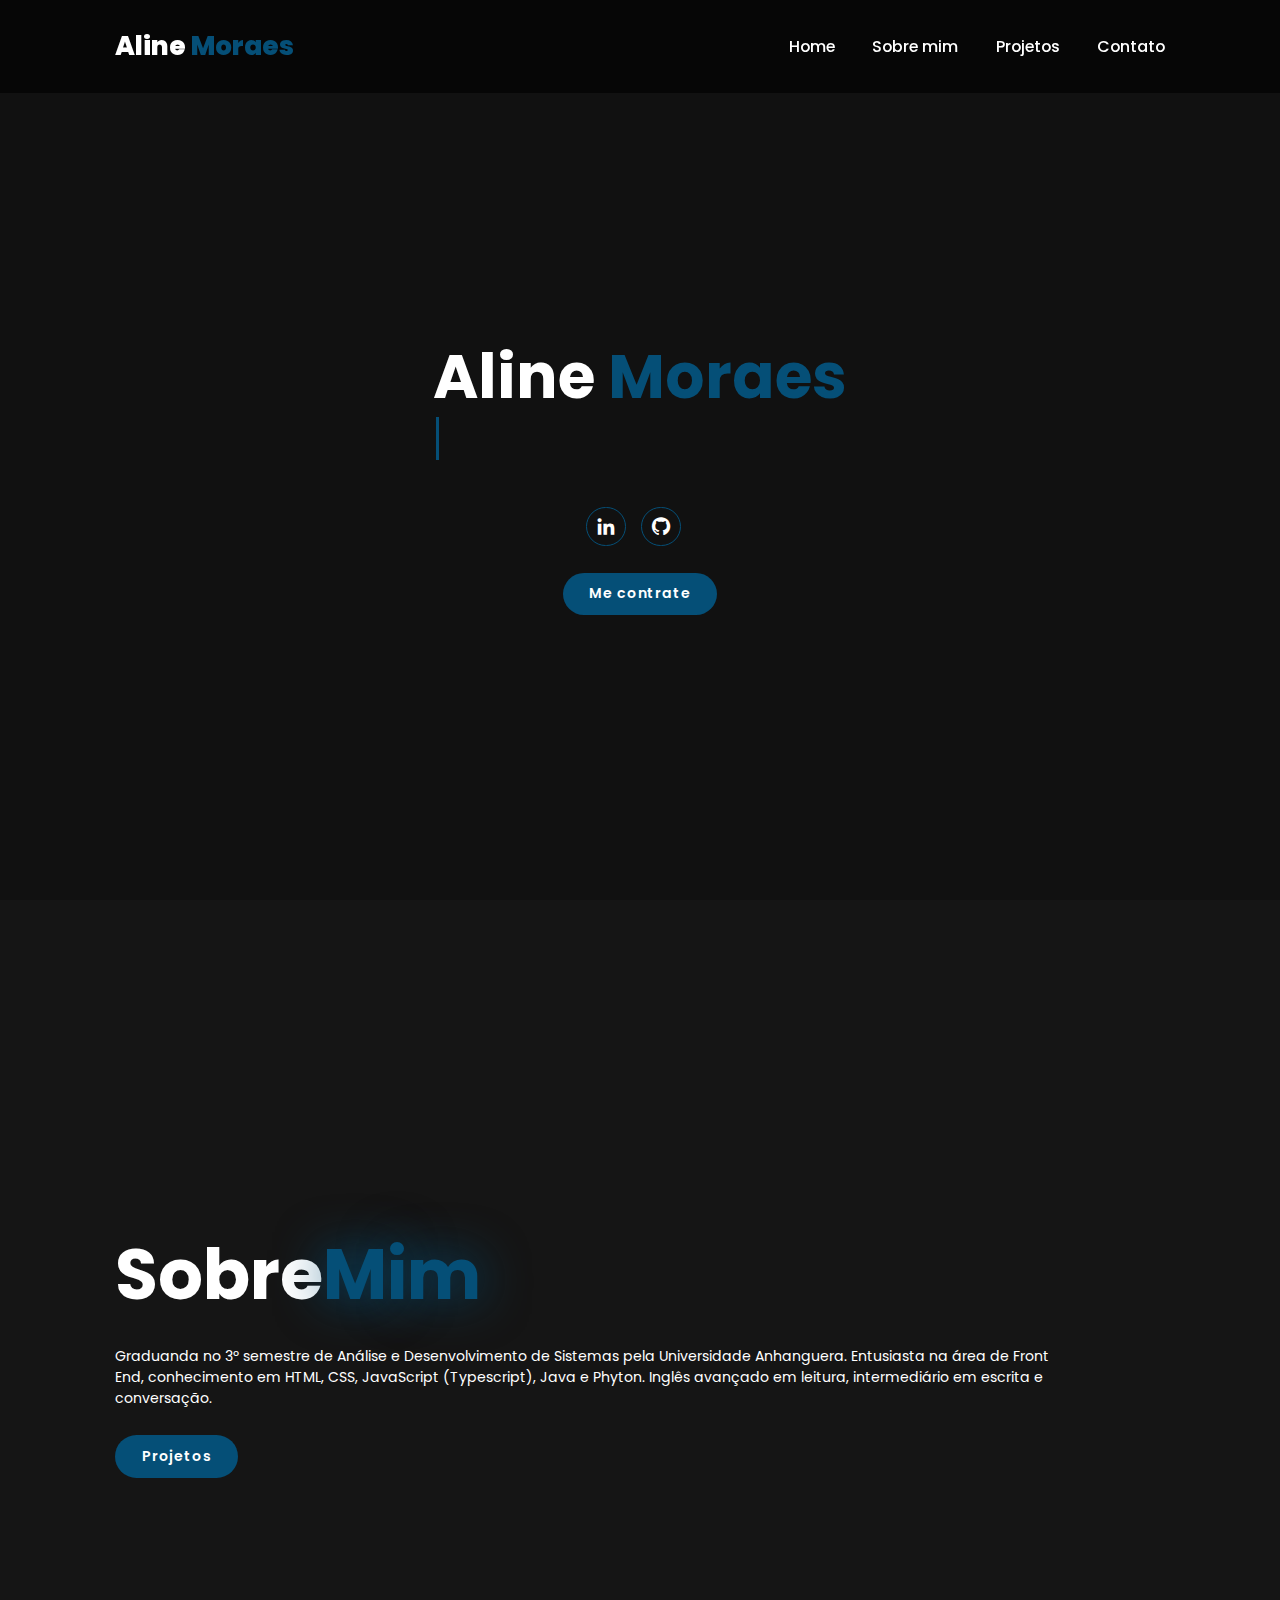
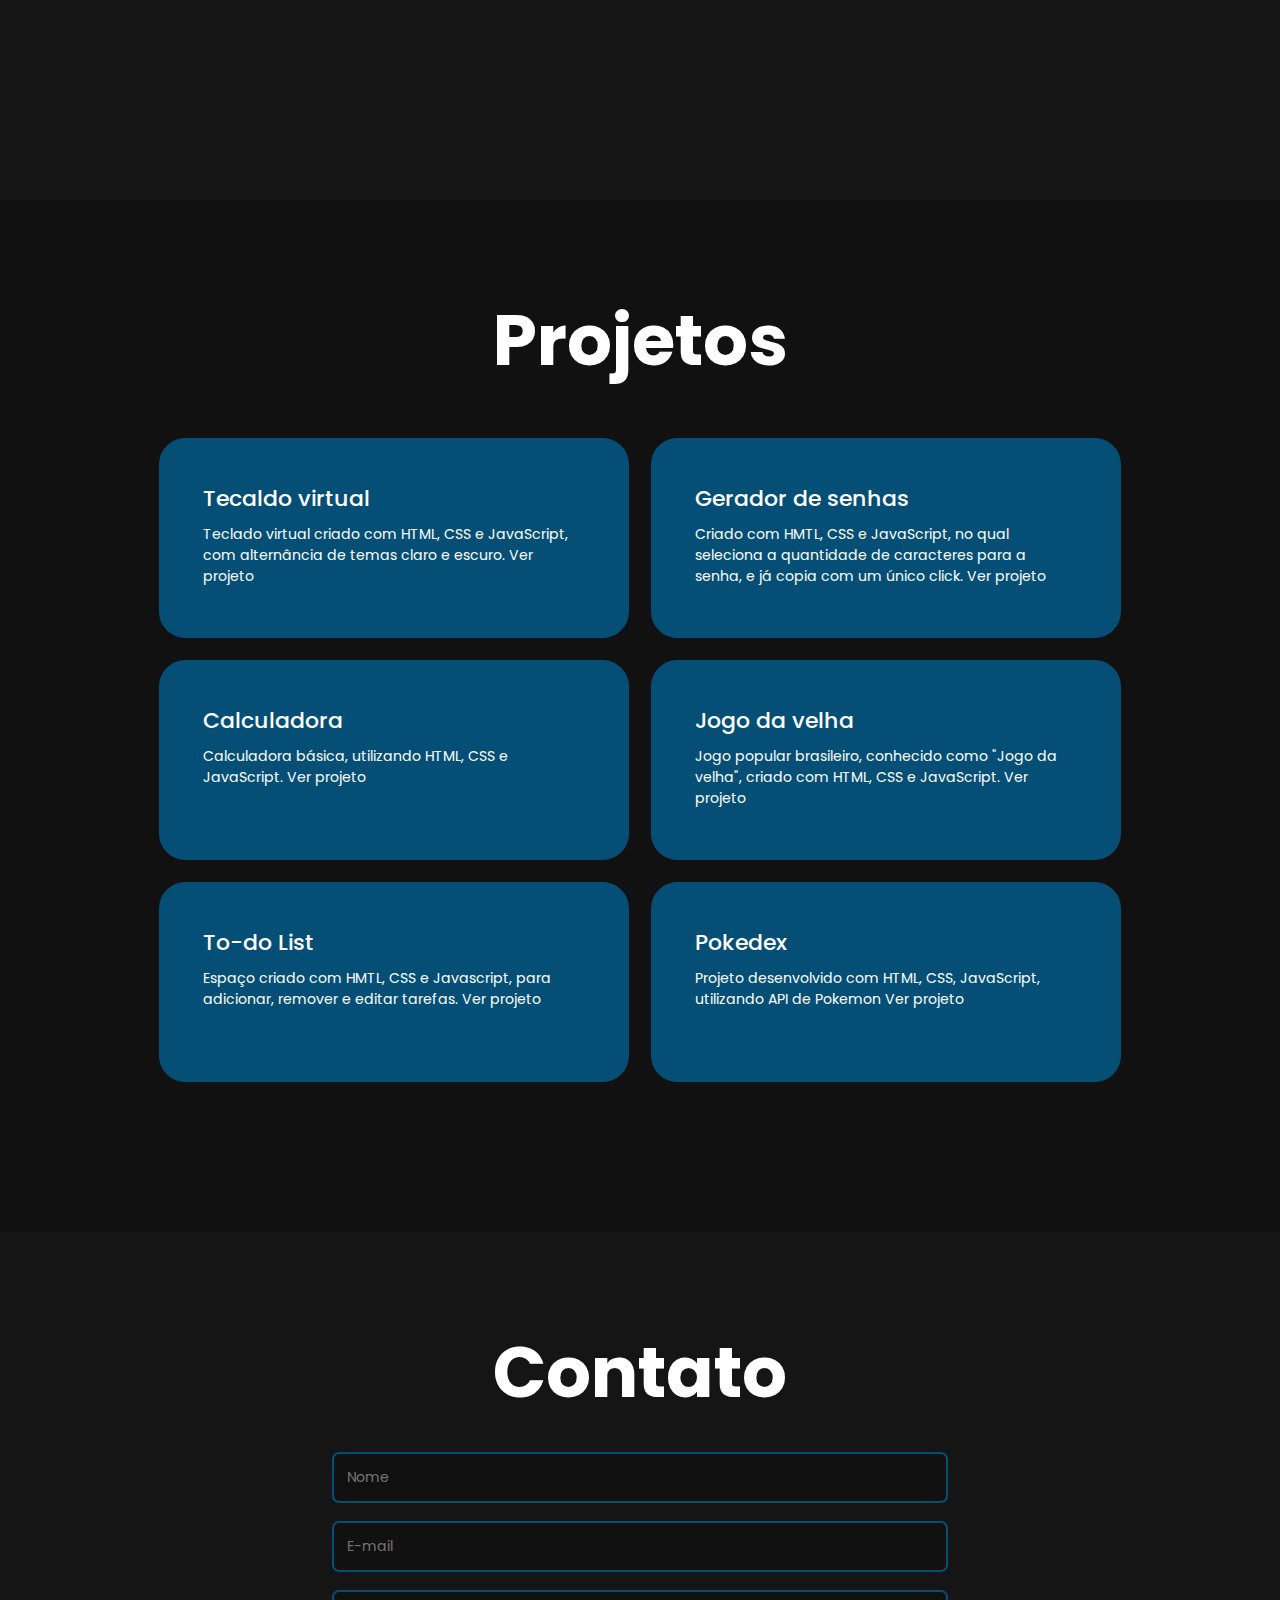
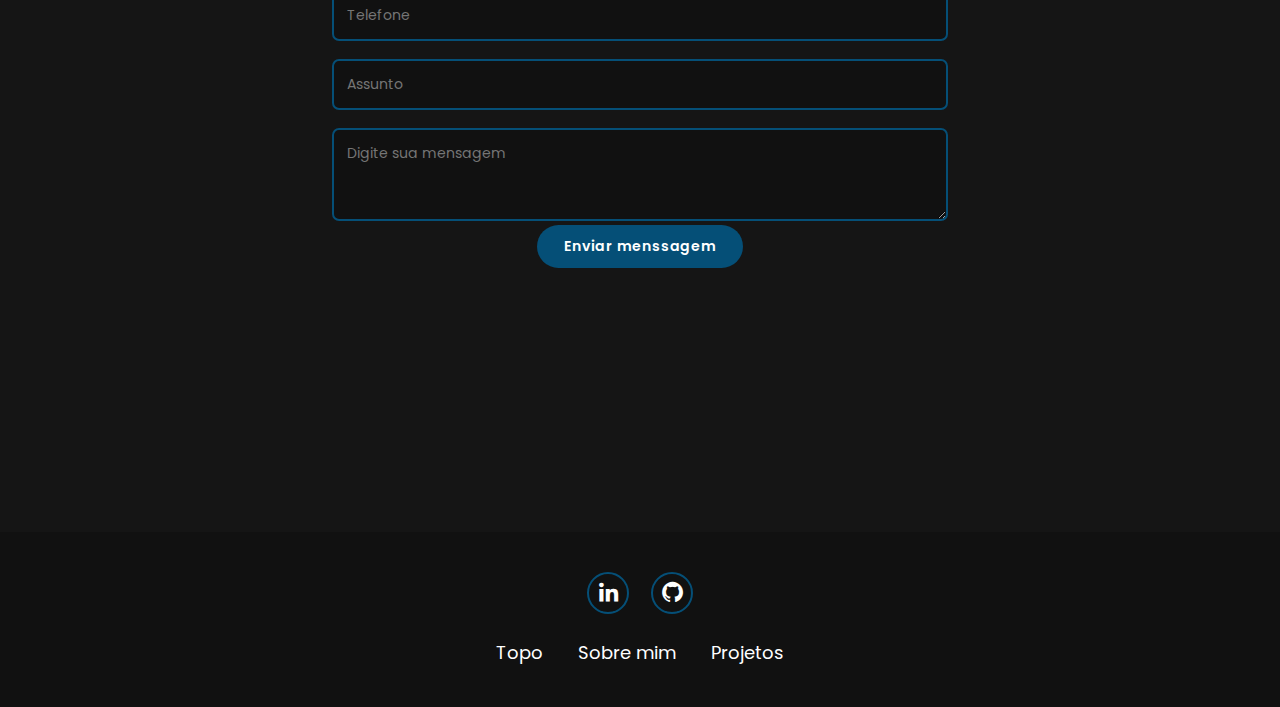
==== index.html @ 116f57f6 "upload" ====
<!DOCTYPE html>
<html lang="pt-br">
<head>
    <meta charset="UTF-8">
    <meta name="viewport" content="width=device-width, initial-scale=1.0">
    <title>Portifólio</title>
    <link rel="stylesheet"  href="style.css">
    <link href='https://unpkg.com/boxicons@2.1.4/css/boxicons.min.css' rel='stylesheet'>
    <link rel="preconnect" href="https://fonts.googleapis.com">
<link rel="preconnect" href="https://fonts.gstatic.com" crossorigin>
<link href="https://fonts.googleapis.com/css2?family=Poppins:ital,wght@0,100;0,200;0,300;0,400;0,500;0,600;0,700;0,800;0,900;1,100;1,200;1,300;1,400;1,500;1,600;1,700;1,800;1,900&display=swap" rel="stylesheet">
</head>
<body>
    
    <header class="header">
        <a href="#home"class="logo">Aline <span>Moraes</span></a>

        <i class='bx bx-menu' id="menu-icon"></i>

        <nav class="navbar">
        <a href="#home"class="active">Home</a>
        <a href="#sobre"class="active">Sobre mim</a>
        <a href="#projetos"class="active">Projetos</a>
        <a href="#contato"class="active">Contato</a>
    </nav>
    </header>

    <section class="home" id="home">
        <div class="home-img">
            <img src="icon.jpg" alt="">
        </div>

        <span class="home-content">
            <h1>Aline <span>Moraes</span></h1>
            <h3 class="text-animation">
             <span></span>
            </h3>
            <div class="social-icons">
            <a href="https://www.linkedin.com/in/alinetmmoraes/" target="_blank"><i class='bx bxl-linkedin'></i></a>
            <a href="https://github.com/aliiinemoraes"target="_blank"><i class='bx bxl-github'></i></a>
         </div>  
            <a href="#contato" class="btn">Me contrate</a> 
        </span>
    </section>
    <section class="sobre" id="sobre">
        <div class="sobre-mim">
            <h2 class="heading">Sobre<span>Mim</span></h2>
            <p>Graduanda no 3º semestre de Análise e Desenvolvimento de Sistemas pela Universidade Anhanguera. Entusiasta na área de Front End, conhecimento em HTML, CSS, JavaScript (Typescript), Java e Phyton. Inglês avançado em leitura, intermediário em escrita e conversação.</p>
            <a href="#projetos" class="btn">Projetos</a>
        </div>
        <div class="sobre-img">
            <img src="icon.jpg" alt="">
        </div>
    </section>

    <section class="projetos" id="projetos">
        <h2 class="heading">Projetos</h2>
        <div class="projetos-container">

            <div class="projetos-box">
                <div class="projetos-infos">
                    <h4>Tecaldo virtual</h4>
                    <p>Teclado virtual criado com HTML, CSS e JavaScript, com alternância de temas claro e escuro.
                        <a href="../teclado virtual/index.html">Ver projeto</a>
                    </p>
                </div>
            </div>

            <div class="projetos-box">
                <div class="projetos-infos">
                    <h4>Gerador de senhas</h4>
                    <p>Criado com HMTL, CSS e JavaScript, no qual seleciona a quantidade de caracteres para a senha, e já copia com um único click.
                        <a href="../gerador de senhas/index.html">Ver projeto</a>
                    </p>
                </div>
            </div>

            <div class="projetos-box">
                <div class="projetos-infos">
                    <h4>Calculadora</h4>
                    <p>Calculadora básica, utilizando HTML, CSS e JavaScript.
                        <a href="../calculadora/index.html">Ver projeto</a>
                    </p>
                </div>
            </div>
            
            <div class="projetos-box">
                <div class="projetos-infos">
                    <h4>Jogo da velha</h4>
                    <p>Jogo popular brasileiro, conhecido como "Jogo da velha", criado com HTML, CSS e JavaScript.
                        <a href="../jogo-velha/index.html">Ver projeto</a>
                    </p>
                </div>
            </div>

            <div class="projetos-box">
                <div class="projetos-infos">
                    <h4>To-do List</h4>
                    <p>Espaço criado com HMTL, CSS e Javascript, para adicionar, remover e editar tarefas.
                        <a href="../to-do-list/index.html">Ver projeto</a>
                    </p>
                </div>
            </div>
            <div class="projetos-box">
                <div class="projetos-infos">
                    <h4>Pokedex</h4>
                    <p>Projeto desenvolvido com HTML, CSS, JavaScript, utilizando API de <a href="https://pokeapi.co/api/v2/pokemon/">Pokemon</a>
                        <a href="../pokedex/index.html">Ver projeto</a></p>
                </div>
            </div>
        </div>
    </section>

    <section class="contato" id="contato">
        <h2 class="heading">Contato</h2>
        <form action="#">
            <div class="input-box">
                <input type="text" placeholder="Nome">
                <input type="email" placeholder="E-mail">
            </div>
            <div class="input-box">
                <input type="number" placeholder="Telefone">
                <input type="text" placeholder="Assunto">
            </div>
            <textarea name="" id="" cols="20" rows="3" placeholder="Digite sua mensagem"></textarea>
            <input type="submit" value="Enviar menssagem" class="btn">
        </form>
    </section>

    <footer class="footer">
        <div class="social">
            <a href="https://www.linkedin.com/in/alinetmmoraes/" target="_blank"><i class='bx bxl-linkedin'></i></a>
            <a href="https://github.com/aliiinemoraes"target="_blank"><i class='bx bxl-github'></i></a>
    </div>
    
    <ul class="list">
        <li>
            <a href="#"> Topo</a>
        </li>
        <li>
            <a href="#"> Sobre mim</a>
        </li>
        <li>
            <a href="#"> Projetos</a>
        </li>
    </ul>
      </footer>


    <script src="script.js"></script> 
</body>
</html>
---- style.css ----
* {
    margin: 0;
    padding: 0;
    box-sizing: border-box;
    text-decoration: none;
    color: white;
    border: none;
    outline: none;
    scroll-behavior: smooth;
    font-family: "Poppins", Verdana, Geneva, Tahoma, sans-serif;
}
:root{
    --bg-color: #111111;
    --second-bg-color: #151515;
    --text-color: white;
    --main-color: #054f77;
}
.poppins-thin {
    font-family: "Poppins", sans-serif;
    font-weight: 100;
    font-style: normal;
  }
  
  .poppins-extralight {
    font-family: "Poppins", sans-serif;
    font-weight: 200;
    font-style: normal;
  }
  
  .poppins-light {
    font-family: "Poppins", sans-serif;
    font-weight: 300;
    font-style: normal;
  }
  
  .poppins-regular {
    font-family: "Poppins", sans-serif;
    font-weight: 400;
    font-style: normal;
  }
  
  .poppins-medium {
    font-family: "Poppins", sans-serif;
    font-weight: 500;
    font-style: normal;
  }
  
  .poppins-semibold {
    font-family: "Poppins", sans-serif;
    font-weight: 600;
    font-style: normal;
  }
  
  .poppins-bold {
    font-family: "Poppins", sans-serif;
    font-weight: 700;
    font-style: normal;
  }
  
  .poppins-extrabold {
    font-family: "Poppins", sans-serif;
    font-weight: 800;
    font-style: normal;
  }
  
  .poppins-black {
    font-family: "Poppins", sans-serif;
    font-weight: 900;
    font-style: normal;
  }
  
  .poppins-thin-italic {
    font-family: "Poppins", sans-serif;
    font-weight: 100;
    font-style: italic;
  }
  
  .poppins-extralight-italic {
    font-family: "Poppins", sans-serif;
    font-weight: 200;
    font-style: italic;
  }
  
  .poppins-light-italic {
    font-family: "Poppins", sans-serif;
    font-weight: 300;
    font-style: italic;
  }
  
  .poppins-regular-italic {
    font-family: "Poppins", sans-serif;
    font-weight: 400;
    font-style: italic;
  }
  
  .poppins-medium-italic {
    font-family: "Poppins", sans-serif;
    font-weight: 500;
    font-style: italic;
  }
  
  .poppins-semibold-italic {
    font-family: "Poppins", sans-serif;
    font-weight: 600;
    font-style: italic;
  }
  
  .poppins-bold-italic {
    font-family: "Poppins", sans-serif;
    font-weight: 700;
    font-style: italic;
  }
  
  .poppins-extrabold-italic {
    font-family: "Poppins", sans-serif;
    font-weight: 800;
    font-style: italic;
  }
  
  .poppins-black-italic {
    font-family: "Poppins", sans-serif;
    font-weight: 900;
    font-style: italic;
  } 
html{
    font-size: 62.5%;
    overflow-x: hidden;
}
body{
    background: var(--bg-color);
    color: var(--text-color);
}
.header {
    position: fixed;
    top: 0;
    left: 0;
    width: 100%;
    padding: 3rem 9%;
    background: rgba(0, 0, 0, 0.6);
    backdrop-filter: blur (10px);
    display: flex;
    justify-content: space-between;
    align-items: center;
    z-index: 100;
}
.logo{
    font-size: 3rem;
    color: var(--text-color);
    font-weight: 800;
    cursor: pointer;
    transition: 0.3s ease-in-out;
}
.logo:hover{
    transform: scale(1.1);
}
.navbar a{
    font-size: 1.8rem;
    color:white;
    margin-left: 4rem;
    font-weight: 500;
    transition: 0.3s ease-in-out;
    border-bottom: 3px solid transparent;
}
.navbar a:hover{
    color: var(--main-color);
    border-bottom: 3px solid var(--main-color);
}
#menu-icon{
    font-size: 3.6rem;
    color: var(--main-color);
    display: none;
}
section{
    min-height: 100vh;
    padding: 10rem 9% 10rem;
}
.home{
    display: flex;
    justify-content: center;
    align-items: center;
    flex-direction: column;
    gap: 1rem;
}
.home-content{
    display: flex;
    align-items: center;
    justify-content: center;
    flex-direction: column;
    text-align: center;
    margin-top: 3rem;
}
span{
    color:var(--main-color);
}
.logo span {
    color: var(--main-color);
}
.home-content h3{
    margin-bottom: 2rem;
    margin-top: 1rem;
    font-size: 3.5rem;
}
.home-content h1{
    font-size: 7rem;
    font-weight: 700;
    margin-top: 1.5rem;
    line-height: 1;
}
.home-img{
    border-radius: 50%;
}
.home-img img {
    position: relative;
    top: 3rem;
    width: 19.1vw;
    border-radius: 50%;
    box-shadow: 0 0 25px var(--main-color);
    cursor: pointer;
    transition: 0.4s ease-in-out;
}
.home-img img:hover{
    box-shadow: 0 0 50px var(--main-color),
                0 0 100px var(--main-color);
}
.home-content p{
    font-size: 1.5rem;
    font-weight: 500;
    max-width: 1000px;
}
.social-icons a{
    display: inline-flex;
    justify-content: center;
    align-items: center;
    width: 4.5rem;
    height: 4.5rem;
    background: transparent;
    border: 0.2rem solid var(--main-color);
    font-size: 2.5rem;
    border-radius: 50%;
    color: var(--main-color);
    margin: 3rem 1.5rem 3rem 0;
    transition: 0.3s ease-in-out;
}
.social-icons a:hover{
    color: white;
    transform: scale(1.3) translateY(-5px);
    box-shadow: 0 0 25px var(--main-color);
    background-color: var(--main-color);
}
.btn{
    display: inline-block;
    padding: 1rem 2.8rem;
    background: var(--main-color);
    border-radius: 4rem;
    font-size: 1.6rem;
    color: white;
    border: 2px solid transparent;
    letter-spacing: 0.1rem;
    font-weight: 600;
    transition: 0.3s ease-in-out;
    cursor: pointer;
}
.btn:hover{
    transform: scale(1.05);
    box-shadow: 0 0 25px var(--main-color);
}
.text-animation{
    font-size: 34px;
    font-weight: 600;
}
.text-animation span{
    position: relative;
}
.text-animation span::before{
    content: 'Desenvolvedora Front End';
    color: var(--main-color);
    animation: words 20s infinite;
}
.text-animation span::after{
    content: "";
    background-color: var(--bg-color);
    position: absolute;
    width: calc(100% + 8px);
    height: 100%;
    border-left: 3px solid var(--main-color);
    right: -8px;
    animation: cursor 0.6s infinite, typing 20s steps(14) infinite;
}
@keyframes cursor{
    to{
        border-left: 2px solid var(--main-color);
    }
}
@keyframes words{
    0%,
    20%{
        content: 'Desenvolvedora Front End';
    }
    21%,
    40%{
        contet: "";
    }
    41%,
    60%{
        contet: "";
    }
    61%,
    80%{
        contet: "";
    }
    81%,
    100%{
        contet: "";
    }
}
@keyframes typing {
    10%,
    15%,
    30%,
    35%,
    50%,
    55%,
    70%,
    75%,
    90%,
    95% {
        width: 0;
    }
    5%,
    20%,
    25%,
    40%,
    45%,
    60%,
    65%,
    80%,
    85% {
        width: calc(100% + 8px);
    }
}
.sobre{
    display: flex;
    justify-content: center;
    align-items: center;
    gap: 10rem;
    background: var(--second-bg-color);
    color: white;
}
.sobre h2 span{
    color: var(--main-color);
    text-shadow: 0 0 50px var(--main-color);
}
.sobre-img{
    border-radius: 50%;
}
.sobre-img img{
    position: relative;
    width: 32vw;
    border-radius: 50%;
    box-shadow: 0 0 25px var(--main-color);
    top: 1rem;
    cursor: pointer;
    transition: 0.4s ease-in-out;
}
.sobre-img img:hover{
    box-shadow: 0 0 50px var(--main-color),
                0 0 100px var(--main-color);
}
.heading{
    text-align: center;
    font-size: 8rem;
}
.sobre-mim h2{
    text-align: left;
    line-height: 1.5;
}
.sobre-mim h3{
    font-size: 2.6rem;
}
.sobre-mim p{
    font-size: 1.6rem;
    margin: 2rem 0 3rem;
}
::-webkit-scrollbar{
    width: 15px;
}
::-webkit-scrollbar-thumb{
    background-color: var(--main-color);
}
::-webkit-scrollbar-track{
    background-color: var(--bg-color);
    width: 50px;
}
.projetos{
    background-color: var(--bg-color);
    color:white;
}
.projetos h2{
    margin-bottom: 5rem;
    color: white;
}
.projetos-container{
    display: grid;
    grid-template-columns: repeat(3,1fr);
    align-items: center;
    gap: 2.5rem;
}
.projetos-box{
    background-color: var(--main-color);
    color: black;
    height: 200px;
    border-radius: 3rem;
    cursor: pointer;
    transition: 0.3s ease-in-out;
}
.projetos-box:hover{
    background: #483d8b;
    color: var(--main-color);
    transform: scale(1.03);
}
.projetos-box .projetos-infos{
    display: flex;
    flex-direction: column;
    text-align: left;
    max-height: 200px;
    justify-content: center;
    align-items: baseline;
    padding: 5rem;

}
.projetos-infos h4{
    font-size: 2.5rem;
    font-weight: 500;
    margin-bottom: 1rem;
}
.projetos-infos p{
    font-size: 1.6rem;
    font-weight: 400;
    max-height: 100px;
    margin: auto;
}
.contato{
    background-color: var(--second-bg-color);
}
.contato h2{
    margin-bottom: 1rem;
    color: white;
}
.contato form{
    max-width: 70rem;
    margin: 1rem auto;
    text-align: center;
    margin-bottom: 2rem;
}
.contato form .input-box{
    display: flex;
    justify-content: center;
    flex-wrap: wrap;
}
.contato form .input-box input,
.contato form textarea{
    width: 100%;
    padding: 1.5rem;
    font-size: 1.6rem;
    color: var(--text-color);
    background: var(--bg-color);
    border-radius: 0.8rem;
    border: 2px solid var(--main-color);
    margin-top: 2rem;
}
.contato form btn{
    margin-top: 2rem;
}
.footer{
    position: relative;
    bottom: 0;
    width: 100%;
    padding: 40px 0;
    background-color: var(--bg-color);
}
.footer .social{
    text-align: center;
    padding-bottom: 25px;
    color: var(--main-color);
}
.footer .social a{
    font-size: 25px;
    color: var(--main-color);
    border: 2px solid var(--main-color);
    width: 42px;
    height: 42px;
    line-height: 42px;
    display: inline-block;
    text-align: center;
    border-radius: 50%;
    margin: 0 10px;
    transition: 0.3s ease-in-out;
}
.footer .social a:hover{
    transform: scale(1.2)translateY(-10px);
    background-color: var(--main-color);
    color: var(--text-color);
    box-shadow: 0 0 25px var(--main-color);
}
.footer ul{
    margin-top: 0;
    padding: 0;
    font-size: 18px;
    line-height: 1.6;
    margin-bottom: 0;
    text-align: center;
}
.footer ul li a{
    color: white;
    border-radius: 3px solid transparent;
    transition: 0.3s ease-in-out;
}
.footer ul li a:hover{
    color: var(--main-color);
    border-bottom: 3px solid var(--main-color);
}
.footer ul li{
    display: inline-block;
    padding: 0 15px;
}
@media(max-width:1285px){
    html{
        font-size: 55%;
    }
    .projetos-container{
        padding-bottom: 7rem;
        grid-template-columns: repeat(2,1fr);
        margin: 0 5rem;
    }
}
@media(max-width:991px){
    header{
        padding: 2rem 3%;
    }
    .section{
        padding: 10rem 3% 2rem;
    }
    .projetos{
        padding-bottom: 7rem;
    }
    .footer{
        padding: 2rem 3%;
    }
}
@media(max-width:895px){
    #menu-icon{
        display: block;
    }
    .navbar{
        position: absolute;
        top: 100%;
        right: 0;
        width: 50%;
        padding: 1rem 3%;
        background: rgba(0, 0, 0, 0.9);
        backdrop-filter: blur(20px);
        border-bottom-left-radius: 2rem;
        border-left: 2px solid var(--main-color);
        border-bottom: 2px solid var(--main-color);
        display: none;
    }
    .navbar.active{
        display: block;
    }
    .navbar a{
        display: block;
        font-size: 2rem;
        margin: 3rem 0;
        color: white;
    }
    .home{
        flex-direction: column;
        margin: 5rem 4rem;
    }
    .home-content h3{
        font-size: 2.6rem;
    }
    .home-content h1{
        font-size: 8rem;
        margin-top: 3rem;
    }
    .home-content p{
        max-width: 600px;
        margin: 0 auto;
    }
    .home-img img{
        width: 56vw;
        margin-top: -2rem;
    }
    .sobre{
        flex-direction: column-reverse;
    }
    .sobre-mim{
        margin: 0 2rem 4rem;
    }
    .sobre img{
        width: 52vw;
        margin-top: 1rem;
        margin-bottom: 3rem;
    }
    .projetos h2{
        margin-bottom: 3rem;
    }
    .projetos-container{
        grid-template-columns: repeat(1,1fr);
    }

}
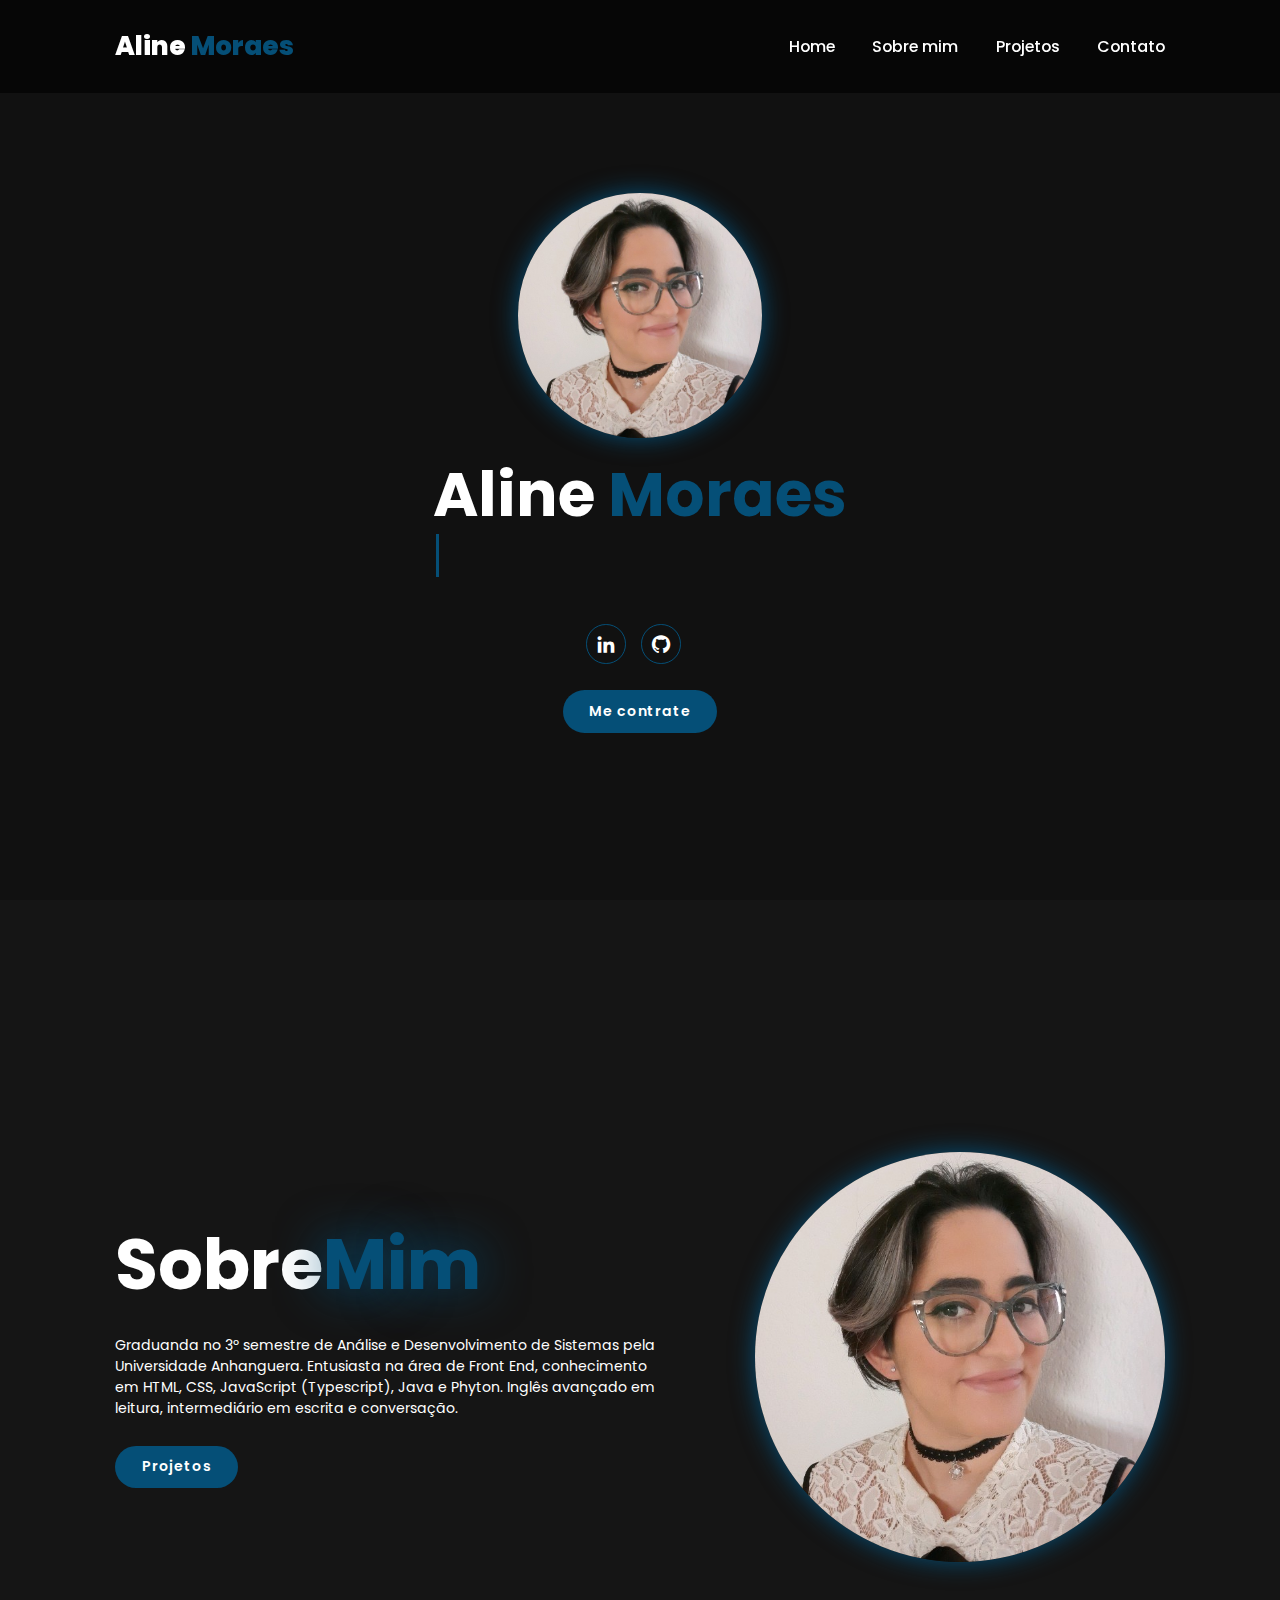
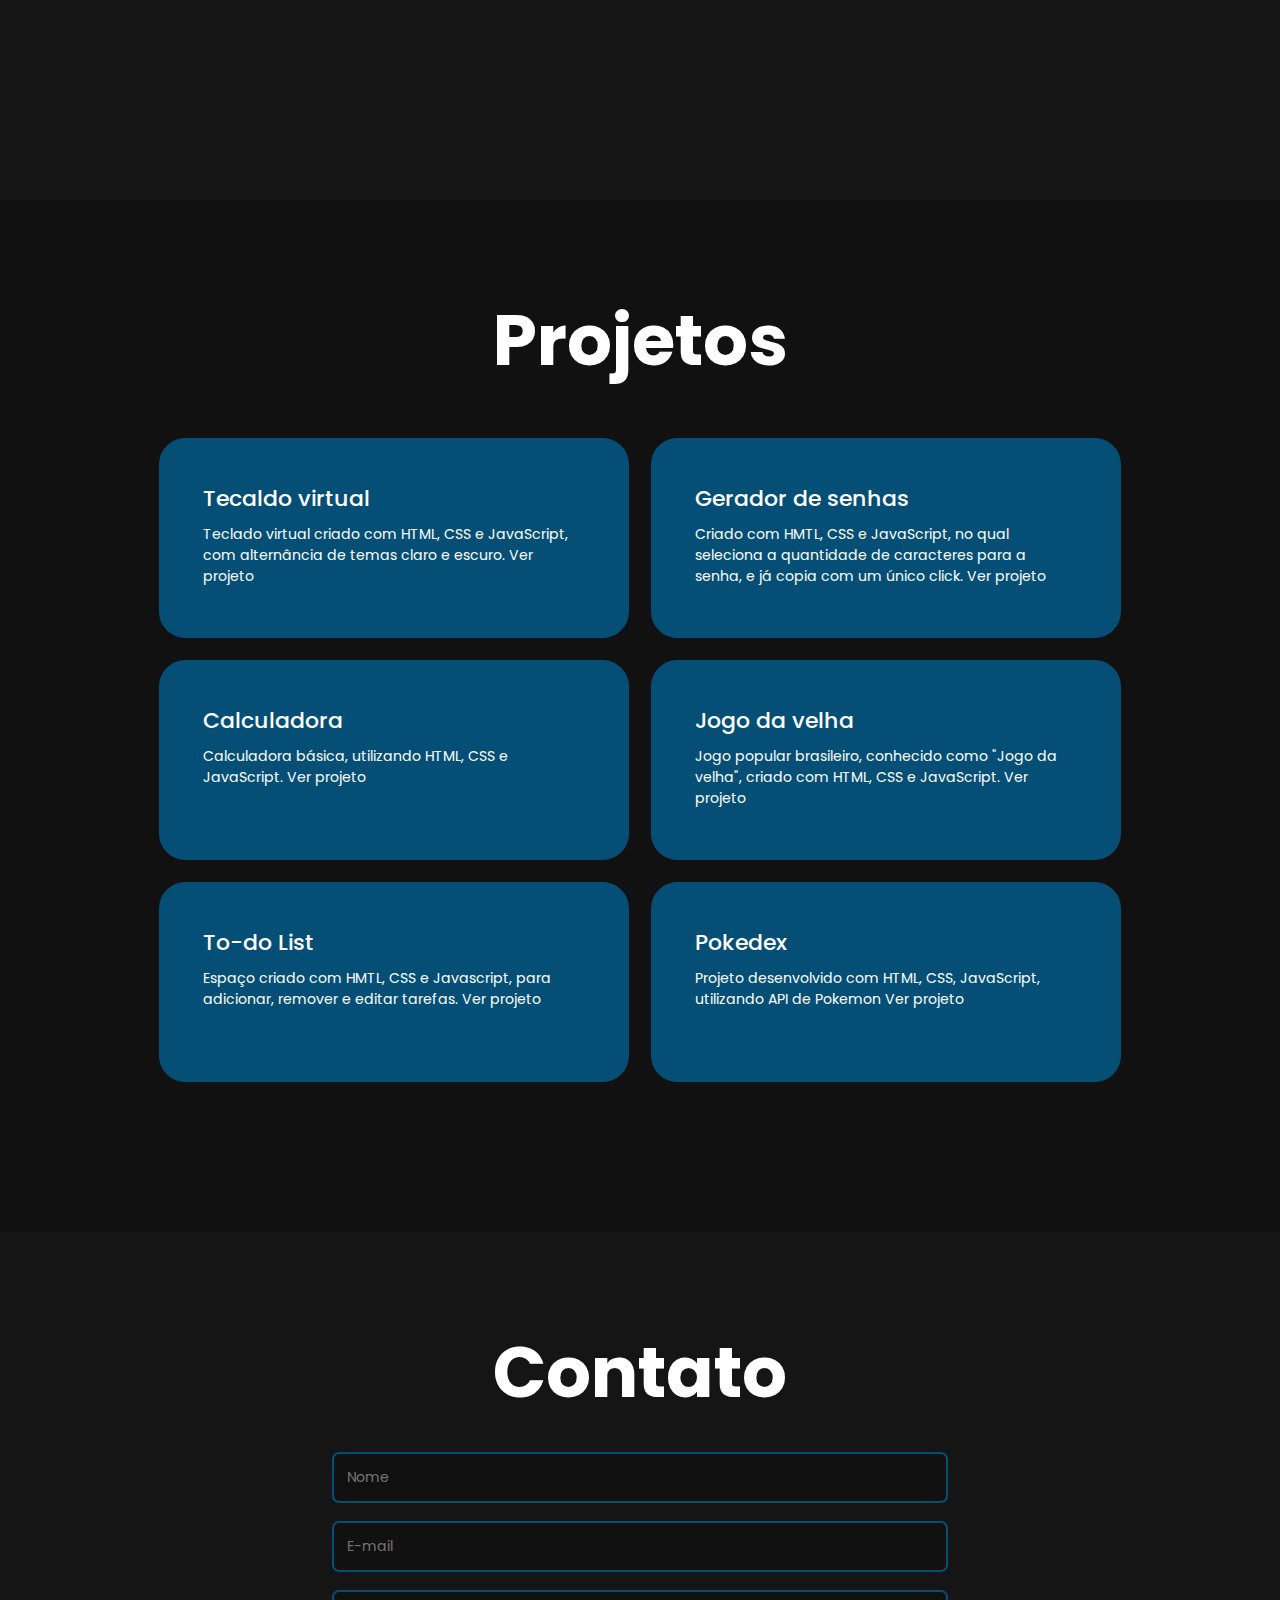
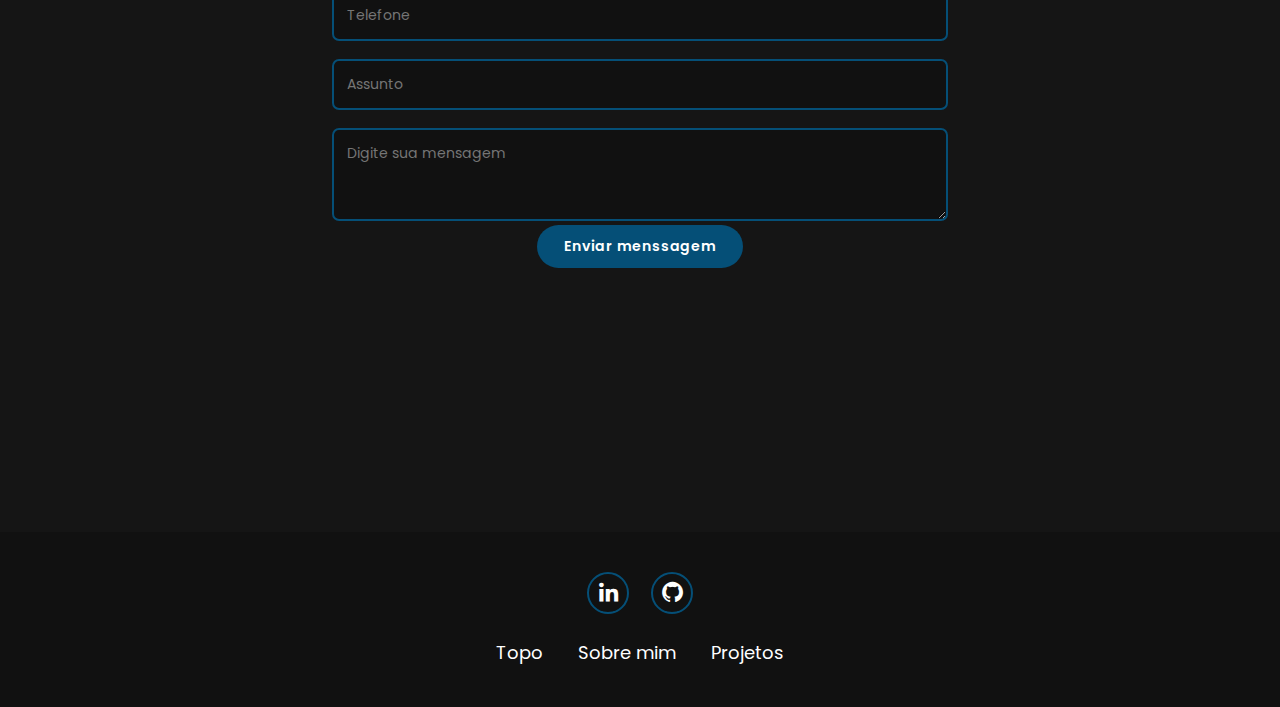
==== commit 72ca521d: "upload arquivos" ====
--- a/index.html
+++ b/index.html
@@ -61,7 +61,7 @@
                 <div class="projetos-infos">
                     <h4>Tecaldo virtual</h4>
                     <p>Teclado virtual criado com HTML, CSS e JavaScript, com alternância de temas claro e escuro.
-                        <a href="../teclado virtual/index.html">Ver projeto</a>
+                        <a href="../indextv.html">Ver projeto</a>
                     </p>
                 </div>
             </div>
@@ -70,7 +70,7 @@
                 <div class="projetos-infos">
                     <h4>Gerador de senhas</h4>
                     <p>Criado com HMTL, CSS e JavaScript, no qual seleciona a quantidade de caracteres para a senha, e já copia com um único click.
-                        <a href="../gerador de senhas/index.html">Ver projeto</a>
+                        <a href="../indexgs.html">Ver projeto</a>
                     </p>
                 </div>
             </div>
@@ -79,7 +79,7 @@
                 <div class="projetos-infos">
                     <h4>Calculadora</h4>
                     <p>Calculadora básica, utilizando HTML, CSS e JavaScript.
-                        <a href="../calculadora/index.html">Ver projeto</a>
+                        <a href="../indexc.html">Ver projeto</a>
                     </p>
                 </div>
             </div>
@@ -88,7 +88,7 @@
                 <div class="projetos-infos">
                     <h4>Jogo da velha</h4>
                     <p>Jogo popular brasileiro, conhecido como "Jogo da velha", criado com HTML, CSS e JavaScript.
-                        <a href="../jogo-velha/index.html">Ver projeto</a>
+                        <a href="../indexjv.html">Ver projeto</a>
                     </p>
                 </div>
             </div>
@@ -97,7 +97,7 @@
                 <div class="projetos-infos">
                     <h4>To-do List</h4>
                     <p>Espaço criado com HMTL, CSS e Javascript, para adicionar, remover e editar tarefas.
-                        <a href="../to-do-list/index.html">Ver projeto</a>
+                        <a href="../indextd.html">Ver projeto</a>
                     </p>
                 </div>
             </div>
@@ -105,7 +105,7 @@
                 <div class="projetos-infos">
                     <h4>Pokedex</h4>
                     <p>Projeto desenvolvido com HTML, CSS, JavaScript, utilizando API de <a href="https://pokeapi.co/api/v2/pokemon/">Pokemon</a>
-                        <a href="../pokedex/index.html">Ver projeto</a></p>
+                        <a href="../indexpkm.html">Ver projeto</a></p>
                 </div>
             </div>
         </div>
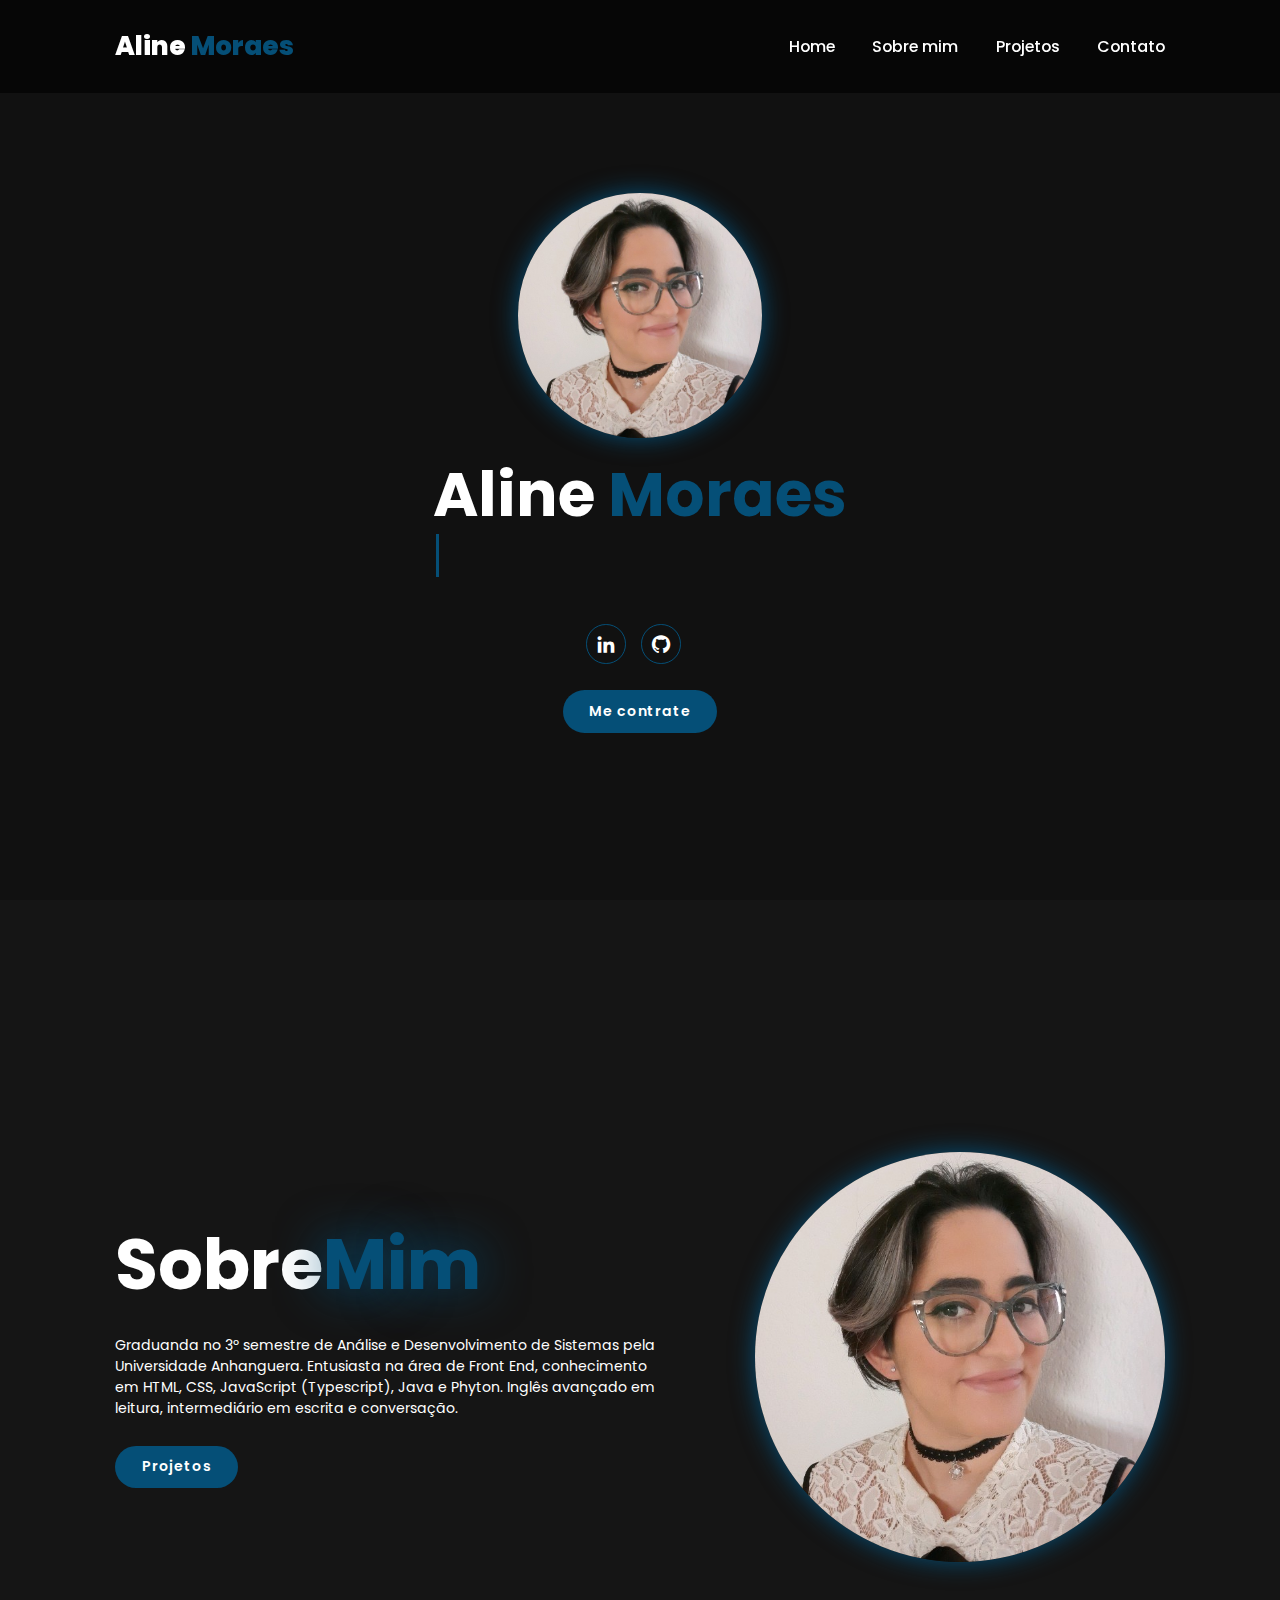
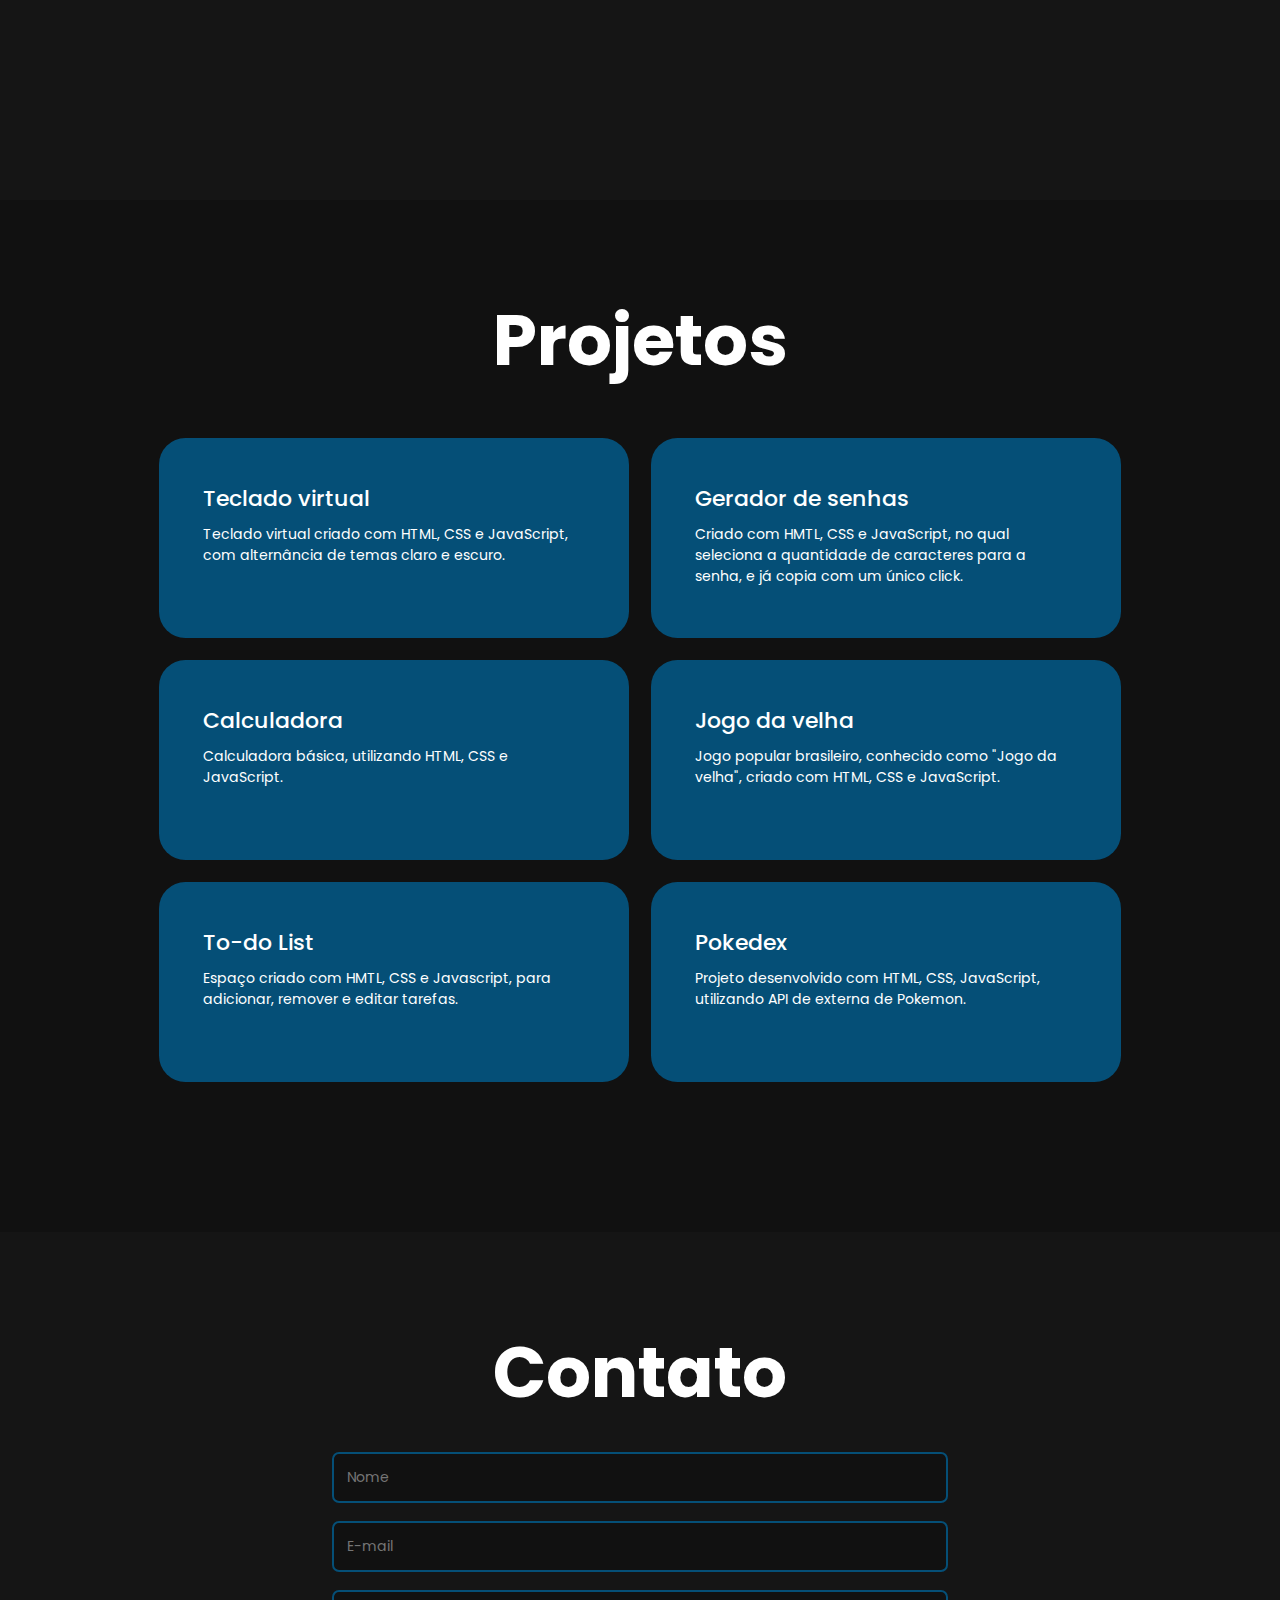
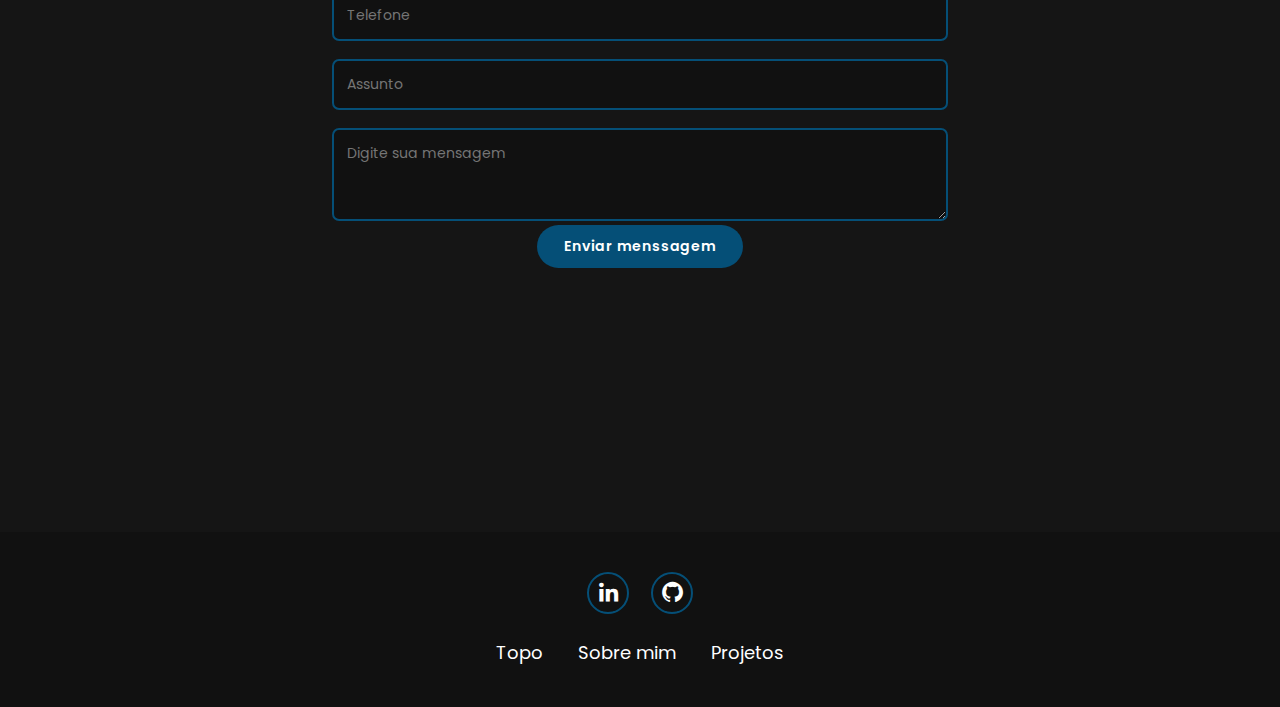
==== commit 168003fb: "Add files via upload" ====
--- a/index.html
+++ b/index.html
@@ -1,152 +1,158 @@
-<!DOCTYPE html>
-<html lang="pt-br">
-<head>
-    <meta charset="UTF-8">
-    <meta name="viewport" content="width=device-width, initial-scale=1.0">
-    <title>Portifólio</title>
-    <link rel="stylesheet"  href="style.css">
-    <link href='https://unpkg.com/boxicons@2.1.4/css/boxicons.min.css' rel='stylesheet'>
-    <link rel="preconnect" href="https://fonts.googleapis.com">
-<link rel="preconnect" href="https://fonts.gstatic.com" crossorigin>
-<link href="https://fonts.googleapis.com/css2?family=Poppins:ital,wght@0,100;0,200;0,300;0,400;0,500;0,600;0,700;0,800;0,900;1,100;1,200;1,300;1,400;1,500;1,600;1,700;1,800;1,900&display=swap" rel="stylesheet">
-</head>
-<body>
-    
-    <header class="header">
-        <a href="#home"class="logo">Aline <span>Moraes</span></a>
-
-        <i class='bx bx-menu' id="menu-icon"></i>
-
-        <nav class="navbar">
-        <a href="#home"class="active">Home</a>
-        <a href="#sobre"class="active">Sobre mim</a>
-        <a href="#projetos"class="active">Projetos</a>
-        <a href="#contato"class="active">Contato</a>
-    </nav>
-    </header>
-
-    <section class="home" id="home">
-        <div class="home-img">
-            <img src="icon.jpg" alt="">
-        </div>
-
-        <span class="home-content">
-            <h1>Aline <span>Moraes</span></h1>
-            <h3 class="text-animation">
-             <span></span>
-            </h3>
-            <div class="social-icons">
-            <a href="https://www.linkedin.com/in/alinetmmoraes/" target="_blank"><i class='bx bxl-linkedin'></i></a>
-            <a href="https://github.com/aliiinemoraes"target="_blank"><i class='bx bxl-github'></i></a>
-         </div>  
-            <a href="#contato" class="btn">Me contrate</a> 
-        </span>
-    </section>
-    <section class="sobre" id="sobre">
-        <div class="sobre-mim">
-            <h2 class="heading">Sobre<span>Mim</span></h2>
-            <p>Graduanda no 3º semestre de Análise e Desenvolvimento de Sistemas pela Universidade Anhanguera. Entusiasta na área de Front End, conhecimento em HTML, CSS, JavaScript (Typescript), Java e Phyton. Inglês avançado em leitura, intermediário em escrita e conversação.</p>
-            <a href="#projetos" class="btn">Projetos</a>
-        </div>
-        <div class="sobre-img">
-            <img src="icon.jpg" alt="">
-        </div>
-    </section>
-
-    <section class="projetos" id="projetos">
-        <h2 class="heading">Projetos</h2>
-        <div class="projetos-container">
-
-            <div class="projetos-box">
-                <div class="projetos-infos">
-                    <h4>Tecaldo virtual</h4>
-                    <p>Teclado virtual criado com HTML, CSS e JavaScript, com alternância de temas claro e escuro.
-                        <a href="../indextv.html">Ver projeto</a>
-                    </p>
-                </div>
-            </div>
-
-            <div class="projetos-box">
-                <div class="projetos-infos">
-                    <h4>Gerador de senhas</h4>
-                    <p>Criado com HMTL, CSS e JavaScript, no qual seleciona a quantidade de caracteres para a senha, e já copia com um único click.
-                        <a href="../indexgs.html">Ver projeto</a>
-                    </p>
-                </div>
-            </div>
-
-            <div class="projetos-box">
-                <div class="projetos-infos">
-                    <h4>Calculadora</h4>
-                    <p>Calculadora básica, utilizando HTML, CSS e JavaScript.
-                        <a href="../indexc.html">Ver projeto</a>
-                    </p>
-                </div>
-            </div>
-            
-            <div class="projetos-box">
-                <div class="projetos-infos">
-                    <h4>Jogo da velha</h4>
-                    <p>Jogo popular brasileiro, conhecido como "Jogo da velha", criado com HTML, CSS e JavaScript.
-                        <a href="../indexjv.html">Ver projeto</a>
-                    </p>
-                </div>
-            </div>
-
-            <div class="projetos-box">
-                <div class="projetos-infos">
-                    <h4>To-do List</h4>
-                    <p>Espaço criado com HMTL, CSS e Javascript, para adicionar, remover e editar tarefas.
-                        <a href="../indextd.html">Ver projeto</a>
-                    </p>
-                </div>
-            </div>
-            <div class="projetos-box">
-                <div class="projetos-infos">
-                    <h4>Pokedex</h4>
-                    <p>Projeto desenvolvido com HTML, CSS, JavaScript, utilizando API de <a href="https://pokeapi.co/api/v2/pokemon/">Pokemon</a>
-                        <a href="../indexpkm.html">Ver projeto</a></p>
-                </div>
-            </div>
-        </div>
-    </section>
-
-    <section class="contato" id="contato">
-        <h2 class="heading">Contato</h2>
-        <form action="#">
-            <div class="input-box">
-                <input type="text" placeholder="Nome">
-                <input type="email" placeholder="E-mail">
-            </div>
-            <div class="input-box">
-                <input type="number" placeholder="Telefone">
-                <input type="text" placeholder="Assunto">
-            </div>
-            <textarea name="" id="" cols="20" rows="3" placeholder="Digite sua mensagem"></textarea>
-            <input type="submit" value="Enviar menssagem" class="btn">
-        </form>
-    </section>
-
-    <footer class="footer">
-        <div class="social">
-            <a href="https://www.linkedin.com/in/alinetmmoraes/" target="_blank"><i class='bx bxl-linkedin'></i></a>
-            <a href="https://github.com/aliiinemoraes"target="_blank"><i class='bx bxl-github'></i></a>
-    </div>
-    
-    <ul class="list">
-        <li>
-            <a href="#"> Topo</a>
-        </li>
-        <li>
-            <a href="#"> Sobre mim</a>
-        </li>
-        <li>
-            <a href="#"> Projetos</a>
-        </li>
-    </ul>
-      </footer>
-
-
-    <script src="script.js"></script> 
-</body>
+<!DOCTYPE html>
+<html lang="pt-br">
+<head>
+    <meta charset="UTF-8">
+    <meta name="viewport" content="width=device-width, initial-scale=1.0">
+    <title>Portifólio</title>
+    <link rel="stylesheet"  href="style.css">
+    <link href='https://unpkg.com/boxicons@2.1.4/css/boxicons.min.css' rel='stylesheet'>
+    <link rel="preconnect" href="https://fonts.googleapis.com">
+<link rel="preconnect" href="https://fonts.gstatic.com" crossorigin>
+<link href="https://fonts.googleapis.com/css2?family=Poppins:ital,wght@0,100;0,200;0,300;0,400;0,500;0,600;0,700;0,800;0,900;1,100;1,200;1,300;1,400;1,500;1,600;1,700;1,800;1,900&display=swap" rel="stylesheet">
+</head>
+<body>
+    
+    <header class="header">
+        <a href="#home"class="logo">Aline <span>Moraes</span></a>
+
+        <i class='bx bx-menu' id="menu-icon"></i>
+
+        <nav class="navbar">
+        <a href="#home"class="active">Home</a>
+        <a href="#sobre"class="active">Sobre mim</a>
+        <a href="#projetos"class="active">Projetos</a>
+        <a href="#contato"class="active">Contato</a>
+    </nav>
+    </header>
+
+    <section class="home" id="home">
+        <div class="home-img">
+            <img src="icon.jpg" alt="">
+        </div>
+
+        <span class="home-content">
+            <h1>Aline <span>Moraes</span></h1>
+            <h3 class="text-animation">
+             <span></span>
+            </h3>
+            <div class="social-icons">
+            <a href="https://www.linkedin.com/in/alinetmmoraes/" target="_blank"><i class='bx bxl-linkedin'></i></a>
+            <a href="https://github.com/aliiinemoraes"target="_blank"><i class='bx bxl-github'></i></a>
+         </div>  
+            <a href="#contato" class="btn">Me contrate</a> 
+        </span>
+    </section>
+    <section class="sobre" id="sobre">
+        <div class="sobre-mim">
+            <h2 class="heading">Sobre<span>Mim</span></h2>
+            <p>Graduanda no 3º semestre de Análise e Desenvolvimento de Sistemas pela Universidade Anhanguera. Entusiasta na área de Front End, conhecimento em HTML, CSS, JavaScript (Typescript), Java e Phyton. Inglês avançado em leitura, intermediário em escrita e conversação.</p>
+            <a href="#projetos" class="btn">Projetos</a>
+        </div>
+        <div class="sobre-img">
+            <img src="icon.jpg" alt="">
+        </div>
+    </section>
+
+    <section class="projetos" id="projetos">
+        <h2 class="heading">Projetos</h2>
+        <div class="projetos-container">
+
+            <div class="projetos-box">
+                <div class="projetos-infos">
+                    <a href="../indextv.html" target="_blank"><h4>Teclado virtual</h4>
+                    <p>Teclado virtual criado com HTML, CSS e JavaScript, com alternância de temas claro e escuro.
+                    </a>
+                    </p>
+                </div>
+            </div>
+
+            <div class="projetos-box">
+                <div class="projetos-infos">
+                    <a href="../indexgs.html" target="_blank">
+                        <h4>Gerador de senhas</h4>
+                    <p>Criado com HMTL, CSS e JavaScript, no qual seleciona a quantidade de caracteres para a senha, e já copia com um único click.
+                    </a>
+                    </p>
+                </div>
+            </div>
+
+            <div class="projetos-box">
+                <div class="projetos-infos">
+                    <a href="../indexc.html" target="_blank">
+                        <h4>Calculadora</h4>
+                        <p>Calculadora básica, utilizando HTML, CSS e JavaScript.</a>
+                    </p>
+                </div>
+            </div>
+            
+            <div class="projetos-box">
+                <div class="projetos-infos">
+                    <a href="../indexjv.html" target="_blank">
+                        <h4>Jogo da velha</h4>
+                    <p>Jogo popular brasileiro, conhecido como "Jogo da velha", criado com HTML, CSS e JavaScript.
+                        </a>
+                    </p>
+                </div>
+            </div>
+
+            <div class="projetos-box">
+                <div class="projetos-infos">
+                    
+                    <a href="../indextd.html" target="_blank">
+                        <h4>To-do List</h4>
+                        <p>Espaço criado com HMTL, CSS e Javascript, para adicionar, remover e editar tarefas.
+                        </a>
+                    </p>
+                </div>
+            </div>
+            <div class="projetos-box">
+                <div class="projetos-infos">
+                    
+                    <a href="../indexpkm.html" target="_blank">
+                        <h4>Pokedex</h4>
+                         <p>Projeto desenvolvido com HTML, CSS, JavaScript, utilizando API de externa de Pokemon.</a>
+                     </a></p>
+                </div>
+            </div>
+        </div>
+    </section>
+
+    <section class="contato" id="contato">
+        <h2 class="heading">Contato</h2>
+        <form action="https://formsubmit.co/alinetmm.html@gmail.com" method="POST">
+            <div class="input-box">
+                <input type="text" name="name" placeholder="Nome" required>
+                <input type="email" name="email" placeholder="E-mail">
+            </div>
+            <div class="input-box">
+                <input type="number" name="tel" placeholder="Telefone">
+                <input type="text" name="subject" placeholder="Assunto">
+            </div>
+            <textarea name="" id="" cols="20" rows="3" name="Mensagem"  placeholder="Digite sua mensagem"></textarea>
+            <input type="submit" value="Enviar menssagem" class="btn">
+        </form>
+    </section>
+
+    <footer class="footer">
+        <div class="social">
+            <a href="https://www.linkedin.com/in/alinetmmoraes/" target="_blank"><i class='bx bxl-linkedin'></i></a>
+            <a href="https://github.com/aliiinemoraes" target="_blank"><i class='bx bxl-github'></i></a>
+    </div>
+    
+    <ul class="list">
+        <li>
+            <a href="#"> Topo</a>
+        </li>
+        <li>
+            <a href="#"> Sobre mim</a>
+        </li>
+        <li>
+            <a href="#"> Projetos</a>
+        </li>
+    </ul>
+      </footer>
+
+
+    <script src="script.js"></script> 
+</body>
 </html>--- a/style.css
+++ b/style.css
@@ -1,614 +1,614 @@
-* {
-    margin: 0;
-    padding: 0;
-    box-sizing: border-box;
-    text-decoration: none;
-    color: white;
-    border: none;
-    outline: none;
-    scroll-behavior: smooth;
-    font-family: "Poppins", Verdana, Geneva, Tahoma, sans-serif;
-}
-:root{
-    --bg-color: #111111;
-    --second-bg-color: #151515;
-    --text-color: white;
-    --main-color: #054f77;
-}
-.poppins-thin {
-    font-family: "Poppins", sans-serif;
-    font-weight: 100;
-    font-style: normal;
-  }
-  
-  .poppins-extralight {
-    font-family: "Poppins", sans-serif;
-    font-weight: 200;
-    font-style: normal;
-  }
-  
-  .poppins-light {
-    font-family: "Poppins", sans-serif;
-    font-weight: 300;
-    font-style: normal;
-  }
-  
-  .poppins-regular {
-    font-family: "Poppins", sans-serif;
-    font-weight: 400;
-    font-style: normal;
-  }
-  
-  .poppins-medium {
-    font-family: "Poppins", sans-serif;
-    font-weight: 500;
-    font-style: normal;
-  }
-  
-  .poppins-semibold {
-    font-family: "Poppins", sans-serif;
-    font-weight: 600;
-    font-style: normal;
-  }
-  
-  .poppins-bold {
-    font-family: "Poppins", sans-serif;
-    font-weight: 700;
-    font-style: normal;
-  }
-  
-  .poppins-extrabold {
-    font-family: "Poppins", sans-serif;
-    font-weight: 800;
-    font-style: normal;
-  }
-  
-  .poppins-black {
-    font-family: "Poppins", sans-serif;
-    font-weight: 900;
-    font-style: normal;
-  }
-  
-  .poppins-thin-italic {
-    font-family: "Poppins", sans-serif;
-    font-weight: 100;
-    font-style: italic;
-  }
-  
-  .poppins-extralight-italic {
-    font-family: "Poppins", sans-serif;
-    font-weight: 200;
-    font-style: italic;
-  }
-  
-  .poppins-light-italic {
-    font-family: "Poppins", sans-serif;
-    font-weight: 300;
-    font-style: italic;
-  }
-  
-  .poppins-regular-italic {
-    font-family: "Poppins", sans-serif;
-    font-weight: 400;
-    font-style: italic;
-  }
-  
-  .poppins-medium-italic {
-    font-family: "Poppins", sans-serif;
-    font-weight: 500;
-    font-style: italic;
-  }
-  
-  .poppins-semibold-italic {
-    font-family: "Poppins", sans-serif;
-    font-weight: 600;
-    font-style: italic;
-  }
-  
-  .poppins-bold-italic {
-    font-family: "Poppins", sans-serif;
-    font-weight: 700;
-    font-style: italic;
-  }
-  
-  .poppins-extrabold-italic {
-    font-family: "Poppins", sans-serif;
-    font-weight: 800;
-    font-style: italic;
-  }
-  
-  .poppins-black-italic {
-    font-family: "Poppins", sans-serif;
-    font-weight: 900;
-    font-style: italic;
-  } 
-html{
-    font-size: 62.5%;
-    overflow-x: hidden;
-}
-body{
-    background: var(--bg-color);
-    color: var(--text-color);
-}
-.header {
-    position: fixed;
-    top: 0;
-    left: 0;
-    width: 100%;
-    padding: 3rem 9%;
-    background: rgba(0, 0, 0, 0.6);
-    backdrop-filter: blur (10px);
-    display: flex;
-    justify-content: space-between;
-    align-items: center;
-    z-index: 100;
-}
-.logo{
-    font-size: 3rem;
-    color: var(--text-color);
-    font-weight: 800;
-    cursor: pointer;
-    transition: 0.3s ease-in-out;
-}
-.logo:hover{
-    transform: scale(1.1);
-}
-.navbar a{
-    font-size: 1.8rem;
-    color:white;
-    margin-left: 4rem;
-    font-weight: 500;
-    transition: 0.3s ease-in-out;
-    border-bottom: 3px solid transparent;
-}
-.navbar a:hover{
-    color: var(--main-color);
-    border-bottom: 3px solid var(--main-color);
-}
-#menu-icon{
-    font-size: 3.6rem;
-    color: var(--main-color);
-    display: none;
-}
-section{
-    min-height: 100vh;
-    padding: 10rem 9% 10rem;
-}
-.home{
-    display: flex;
-    justify-content: center;
-    align-items: center;
-    flex-direction: column;
-    gap: 1rem;
-}
-.home-content{
-    display: flex;
-    align-items: center;
-    justify-content: center;
-    flex-direction: column;
-    text-align: center;
-    margin-top: 3rem;
-}
-span{
-    color:var(--main-color);
-}
-.logo span {
-    color: var(--main-color);
-}
-.home-content h3{
-    margin-bottom: 2rem;
-    margin-top: 1rem;
-    font-size: 3.5rem;
-}
-.home-content h1{
-    font-size: 7rem;
-    font-weight: 700;
-    margin-top: 1.5rem;
-    line-height: 1;
-}
-.home-img{
-    border-radius: 50%;
-}
-.home-img img {
-    position: relative;
-    top: 3rem;
-    width: 19.1vw;
-    border-radius: 50%;
-    box-shadow: 0 0 25px var(--main-color);
-    cursor: pointer;
-    transition: 0.4s ease-in-out;
-}
-.home-img img:hover{
-    box-shadow: 0 0 50px var(--main-color),
-                0 0 100px var(--main-color);
-}
-.home-content p{
-    font-size: 1.5rem;
-    font-weight: 500;
-    max-width: 1000px;
-}
-.social-icons a{
-    display: inline-flex;
-    justify-content: center;
-    align-items: center;
-    width: 4.5rem;
-    height: 4.5rem;
-    background: transparent;
-    border: 0.2rem solid var(--main-color);
-    font-size: 2.5rem;
-    border-radius: 50%;
-    color: var(--main-color);
-    margin: 3rem 1.5rem 3rem 0;
-    transition: 0.3s ease-in-out;
-}
-.social-icons a:hover{
-    color: white;
-    transform: scale(1.3) translateY(-5px);
-    box-shadow: 0 0 25px var(--main-color);
-    background-color: var(--main-color);
-}
-.btn{
-    display: inline-block;
-    padding: 1rem 2.8rem;
-    background: var(--main-color);
-    border-radius: 4rem;
-    font-size: 1.6rem;
-    color: white;
-    border: 2px solid transparent;
-    letter-spacing: 0.1rem;
-    font-weight: 600;
-    transition: 0.3s ease-in-out;
-    cursor: pointer;
-}
-.btn:hover{
-    transform: scale(1.05);
-    box-shadow: 0 0 25px var(--main-color);
-}
-.text-animation{
-    font-size: 34px;
-    font-weight: 600;
-}
-.text-animation span{
-    position: relative;
-}
-.text-animation span::before{
-    content: 'Desenvolvedora Front End';
-    color: var(--main-color);
-    animation: words 20s infinite;
-}
-.text-animation span::after{
-    content: "";
-    background-color: var(--bg-color);
-    position: absolute;
-    width: calc(100% + 8px);
-    height: 100%;
-    border-left: 3px solid var(--main-color);
-    right: -8px;
-    animation: cursor 0.6s infinite, typing 20s steps(14) infinite;
-}
-@keyframes cursor{
-    to{
-        border-left: 2px solid var(--main-color);
-    }
-}
-@keyframes words{
-    0%,
-    20%{
-        content: 'Desenvolvedora Front End';
-    }
-    21%,
-    40%{
-        contet: "";
-    }
-    41%,
-    60%{
-        contet: "";
-    }
-    61%,
-    80%{
-        contet: "";
-    }
-    81%,
-    100%{
-        contet: "";
-    }
-}
-@keyframes typing {
-    10%,
-    15%,
-    30%,
-    35%,
-    50%,
-    55%,
-    70%,
-    75%,
-    90%,
-    95% {
-        width: 0;
-    }
-    5%,
-    20%,
-    25%,
-    40%,
-    45%,
-    60%,
-    65%,
-    80%,
-    85% {
-        width: calc(100% + 8px);
-    }
-}
-.sobre{
-    display: flex;
-    justify-content: center;
-    align-items: center;
-    gap: 10rem;
-    background: var(--second-bg-color);
-    color: white;
-}
-.sobre h2 span{
-    color: var(--main-color);
-    text-shadow: 0 0 50px var(--main-color);
-}
-.sobre-img{
-    border-radius: 50%;
-}
-.sobre-img img{
-    position: relative;
-    width: 32vw;
-    border-radius: 50%;
-    box-shadow: 0 0 25px var(--main-color);
-    top: 1rem;
-    cursor: pointer;
-    transition: 0.4s ease-in-out;
-}
-.sobre-img img:hover{
-    box-shadow: 0 0 50px var(--main-color),
-                0 0 100px var(--main-color);
-}
-.heading{
-    text-align: center;
-    font-size: 8rem;
-}
-.sobre-mim h2{
-    text-align: left;
-    line-height: 1.5;
-}
-.sobre-mim h3{
-    font-size: 2.6rem;
-}
-.sobre-mim p{
-    font-size: 1.6rem;
-    margin: 2rem 0 3rem;
-}
-::-webkit-scrollbar{
-    width: 15px;
-}
-::-webkit-scrollbar-thumb{
-    background-color: var(--main-color);
-}
-::-webkit-scrollbar-track{
-    background-color: var(--bg-color);
-    width: 50px;
-}
-.projetos{
-    background-color: var(--bg-color);
-    color:white;
-}
-.projetos h2{
-    margin-bottom: 5rem;
-    color: white;
-}
-.projetos-container{
-    display: grid;
-    grid-template-columns: repeat(3,1fr);
-    align-items: center;
-    gap: 2.5rem;
-}
-.projetos-box{
-    background-color: var(--main-color);
-    color: black;
-    height: 200px;
-    border-radius: 3rem;
-    cursor: pointer;
-    transition: 0.3s ease-in-out;
-}
-.projetos-box:hover{
-    background: #483d8b;
-    color: var(--main-color);
-    transform: scale(1.03);
-}
-.projetos-box .projetos-infos{
-    display: flex;
-    flex-direction: column;
-    text-align: left;
-    max-height: 200px;
-    justify-content: center;
-    align-items: baseline;
-    padding: 5rem;
-
-}
-.projetos-infos h4{
-    font-size: 2.5rem;
-    font-weight: 500;
-    margin-bottom: 1rem;
-}
-.projetos-infos p{
-    font-size: 1.6rem;
-    font-weight: 400;
-    max-height: 100px;
-    margin: auto;
-}
-.contato{
-    background-color: var(--second-bg-color);
-}
-.contato h2{
-    margin-bottom: 1rem;
-    color: white;
-}
-.contato form{
-    max-width: 70rem;
-    margin: 1rem auto;
-    text-align: center;
-    margin-bottom: 2rem;
-}
-.contato form .input-box{
-    display: flex;
-    justify-content: center;
-    flex-wrap: wrap;
-}
-.contato form .input-box input,
-.contato form textarea{
-    width: 100%;
-    padding: 1.5rem;
-    font-size: 1.6rem;
-    color: var(--text-color);
-    background: var(--bg-color);
-    border-radius: 0.8rem;
-    border: 2px solid var(--main-color);
-    margin-top: 2rem;
-}
-.contato form btn{
-    margin-top: 2rem;
-}
-.footer{
-    position: relative;
-    bottom: 0;
-    width: 100%;
-    padding: 40px 0;
-    background-color: var(--bg-color);
-}
-.footer .social{
-    text-align: center;
-    padding-bottom: 25px;
-    color: var(--main-color);
-}
-.footer .social a{
-    font-size: 25px;
-    color: var(--main-color);
-    border: 2px solid var(--main-color);
-    width: 42px;
-    height: 42px;
-    line-height: 42px;
-    display: inline-block;
-    text-align: center;
-    border-radius: 50%;
-    margin: 0 10px;
-    transition: 0.3s ease-in-out;
-}
-.footer .social a:hover{
-    transform: scale(1.2)translateY(-10px);
-    background-color: var(--main-color);
-    color: var(--text-color);
-    box-shadow: 0 0 25px var(--main-color);
-}
-.footer ul{
-    margin-top: 0;
-    padding: 0;
-    font-size: 18px;
-    line-height: 1.6;
-    margin-bottom: 0;
-    text-align: center;
-}
-.footer ul li a{
-    color: white;
-    border-radius: 3px solid transparent;
-    transition: 0.3s ease-in-out;
-}
-.footer ul li a:hover{
-    color: var(--main-color);
-    border-bottom: 3px solid var(--main-color);
-}
-.footer ul li{
-    display: inline-block;
-    padding: 0 15px;
-}
-@media(max-width:1285px){
-    html{
-        font-size: 55%;
-    }
-    .projetos-container{
-        padding-bottom: 7rem;
-        grid-template-columns: repeat(2,1fr);
-        margin: 0 5rem;
-    }
-}
-@media(max-width:991px){
-    header{
-        padding: 2rem 3%;
-    }
-    .section{
-        padding: 10rem 3% 2rem;
-    }
-    .projetos{
-        padding-bottom: 7rem;
-    }
-    .footer{
-        padding: 2rem 3%;
-    }
-}
-@media(max-width:895px){
-    #menu-icon{
-        display: block;
-    }
-    .navbar{
-        position: absolute;
-        top: 100%;
-        right: 0;
-        width: 50%;
-        padding: 1rem 3%;
-        background: rgba(0, 0, 0, 0.9);
-        backdrop-filter: blur(20px);
-        border-bottom-left-radius: 2rem;
-        border-left: 2px solid var(--main-color);
-        border-bottom: 2px solid var(--main-color);
-        display: none;
-    }
-    .navbar.active{
-        display: block;
-    }
-    .navbar a{
-        display: block;
-        font-size: 2rem;
-        margin: 3rem 0;
-        color: white;
-    }
-    .home{
-        flex-direction: column;
-        margin: 5rem 4rem;
-    }
-    .home-content h3{
-        font-size: 2.6rem;
-    }
-    .home-content h1{
-        font-size: 8rem;
-        margin-top: 3rem;
-    }
-    .home-content p{
-        max-width: 600px;
-        margin: 0 auto;
-    }
-    .home-img img{
-        width: 56vw;
-        margin-top: -2rem;
-    }
-    .sobre{
-        flex-direction: column-reverse;
-    }
-    .sobre-mim{
-        margin: 0 2rem 4rem;
-    }
-    .sobre img{
-        width: 52vw;
-        margin-top: 1rem;
-        margin-bottom: 3rem;
-    }
-    .projetos h2{
-        margin-bottom: 3rem;
-    }
-    .projetos-container{
-        grid-template-columns: repeat(1,1fr);
-    }
-
-}
-
+* {
+    margin: 0;
+    padding: 0;
+    box-sizing: border-box;
+    text-decoration: none;
+    color: white;
+    border: none;
+    outline: none;
+    scroll-behavior: smooth;
+    font-family: "Poppins", Verdana, Geneva, Tahoma, sans-serif;
+}
+:root{
+    --bg-color: #111111;
+    --second-bg-color: #151515;
+    --text-color: white;
+    --main-color: #054f77;
+}
+.poppins-thin {
+    font-family: "Poppins", sans-serif;
+    font-weight: 100;
+    font-style: normal;
+  }
+  
+  .poppins-extralight {
+    font-family: "Poppins", sans-serif;
+    font-weight: 200;
+    font-style: normal;
+  }
+  
+  .poppins-light {
+    font-family: "Poppins", sans-serif;
+    font-weight: 300;
+    font-style: normal;
+  }
+  
+  .poppins-regular {
+    font-family: "Poppins", sans-serif;
+    font-weight: 400;
+    font-style: normal;
+  }
+  
+  .poppins-medium {
+    font-family: "Poppins", sans-serif;
+    font-weight: 500;
+    font-style: normal;
+  }
+  
+  .poppins-semibold {
+    font-family: "Poppins", sans-serif;
+    font-weight: 600;
+    font-style: normal;
+  }
+  
+  .poppins-bold {
+    font-family: "Poppins", sans-serif;
+    font-weight: 700;
+    font-style: normal;
+  }
+  
+  .poppins-extrabold {
+    font-family: "Poppins", sans-serif;
+    font-weight: 800;
+    font-style: normal;
+  }
+  
+  .poppins-black {
+    font-family: "Poppins", sans-serif;
+    font-weight: 900;
+    font-style: normal;
+  }
+  
+  .poppins-thin-italic {
+    font-family: "Poppins", sans-serif;
+    font-weight: 100;
+    font-style: italic;
+  }
+  
+  .poppins-extralight-italic {
+    font-family: "Poppins", sans-serif;
+    font-weight: 200;
+    font-style: italic;
+  }
+  
+  .poppins-light-italic {
+    font-family: "Poppins", sans-serif;
+    font-weight: 300;
+    font-style: italic;
+  }
+  
+  .poppins-regular-italic {
+    font-family: "Poppins", sans-serif;
+    font-weight: 400;
+    font-style: italic;
+  }
+  
+  .poppins-medium-italic {
+    font-family: "Poppins", sans-serif;
+    font-weight: 500;
+    font-style: italic;
+  }
+  
+  .poppins-semibold-italic {
+    font-family: "Poppins", sans-serif;
+    font-weight: 600;
+    font-style: italic;
+  }
+  
+  .poppins-bold-italic {
+    font-family: "Poppins", sans-serif;
+    font-weight: 700;
+    font-style: italic;
+  }
+  
+  .poppins-extrabold-italic {
+    font-family: "Poppins", sans-serif;
+    font-weight: 800;
+    font-style: italic;
+  }
+  
+  .poppins-black-italic {
+    font-family: "Poppins", sans-serif;
+    font-weight: 900;
+    font-style: italic;
+  } 
+html{
+    font-size: 62.5%;
+    overflow-x: hidden;
+}
+body{
+    background: var(--bg-color);
+    color: var(--text-color);
+}
+.header {
+    position: fixed;
+    top: 0;
+    left: 0;
+    width: 100%;
+    padding: 3rem 9%;
+    background: rgba(0, 0, 0, 0.6);
+    backdrop-filter: blur (10px);
+    display: flex;
+    justify-content: space-between;
+    align-items: center;
+    z-index: 100;
+}
+.logo{
+    font-size: 3rem;
+    color: var(--text-color);
+    font-weight: 800;
+    cursor: pointer;
+    transition: 0.3s ease-in-out;
+}
+.logo:hover{
+    transform: scale(1.1);
+}
+.navbar a{
+    font-size: 1.8rem;
+    color:white;
+    margin-left: 4rem;
+    font-weight: 500;
+    transition: 0.3s ease-in-out;
+    border-bottom: 3px solid transparent;
+}
+.navbar a:hover{
+    color: var(--main-color);
+    border-bottom: 3px solid var(--main-color);
+}
+#menu-icon{
+    font-size: 3.6rem;
+    color: var(--main-color);
+    display: none;
+}
+section{
+    min-height: 100vh;
+    padding: 10rem 9% 10rem;
+}
+.home{
+    display: flex;
+    justify-content: center;
+    align-items: center;
+    flex-direction: column;
+    gap: 1rem;
+}
+.home-content{
+    display: flex;
+    align-items: center;
+    justify-content: center;
+    flex-direction: column;
+    text-align: center;
+    margin-top: 3rem;
+}
+span{
+    color:var(--main-color);
+}
+.logo span {
+    color: var(--main-color);
+}
+.home-content h3{
+    margin-bottom: 2rem;
+    margin-top: 1rem;
+    font-size: 3.5rem;
+}
+.home-content h1{
+    font-size: 7rem;
+    font-weight: 700;
+    margin-top: 1.5rem;
+    line-height: 1;
+}
+.home-img{
+    border-radius: 50%;
+}
+.home-img img {
+    position: relative;
+    top: 3rem;
+    width: 19.1vw;
+    border-radius: 50%;
+    box-shadow: 0 0 25px var(--main-color);
+    cursor: pointer;
+    transition: 0.4s ease-in-out;
+}
+.home-img img:hover{
+    box-shadow: 0 0 50px var(--main-color),
+                0 0 100px var(--main-color);
+}
+.home-content p{
+    font-size: 1.5rem;
+    font-weight: 500;
+    max-width: 1000px;
+}
+.social-icons a{
+    display: inline-flex;
+    justify-content: center;
+    align-items: center;
+    width: 4.5rem;
+    height: 4.5rem;
+    background: transparent;
+    border: 0.2rem solid var(--main-color);
+    font-size: 2.5rem;
+    border-radius: 50%;
+    color: var(--main-color);
+    margin: 3rem 1.5rem 3rem 0;
+    transition: 0.3s ease-in-out;
+}
+.social-icons a:hover{
+    color: white;
+    transform: scale(1.3) translateY(-5px);
+    box-shadow: 0 0 25px var(--main-color);
+    background-color: var(--main-color);
+}
+.btn{
+    display: inline-block;
+    padding: 1rem 2.8rem;
+    background: var(--main-color);
+    border-radius: 4rem;
+    font-size: 1.6rem;
+    color: white;
+    border: 2px solid transparent;
+    letter-spacing: 0.1rem;
+    font-weight: 600;
+    transition: 0.3s ease-in-out;
+    cursor: pointer;
+}
+.btn:hover{
+    transform: scale(1.05);
+    box-shadow: 0 0 25px var(--main-color);
+}
+.text-animation{
+    font-size: 34px;
+    font-weight: 600;
+}
+.text-animation span{
+    position: relative;
+}
+.text-animation span::before{
+    content: 'Desenvolvedora Front End';
+    color: var(--main-color);
+    animation: words 20s infinite;
+}
+.text-animation span::after{
+    content: "";
+    background-color: var(--bg-color);
+    position: absolute;
+    width: calc(100% + 8px);
+    height: 100%;
+    border-left: 3px solid var(--main-color);
+    right: -8px;
+    animation: cursor 0.6s infinite, typing 20s steps(14) infinite;
+}
+@keyframes cursor{
+    to{
+        border-left: 2px solid var(--main-color);
+    }
+}
+@keyframes words{
+    0%,
+    20%{
+        content: 'Desenvolvedora Front End';
+    }
+    21%,
+    40%{
+        contet: "";
+    }
+    41%,
+    60%{
+        contet: "";
+    }
+    61%,
+    80%{
+        contet: "";
+    }
+    81%,
+    100%{
+        contet: "";
+    }
+}
+@keyframes typing {
+    10%,
+    15%,
+    30%,
+    35%,
+    50%,
+    55%,
+    70%,
+    75%,
+    90%,
+    95% {
+        width: 0;
+    }
+    5%,
+    20%,
+    25%,
+    40%,
+    45%,
+    60%,
+    65%,
+    80%,
+    85% {
+        width: calc(100% + 8px);
+    }
+}
+.sobre{
+    display: flex;
+    justify-content: center;
+    align-items: center;
+    gap: 10rem;
+    background: var(--second-bg-color);
+    color: white;
+}
+.sobre h2 span{
+    color: var(--main-color);
+    text-shadow: 0 0 50px var(--main-color);
+}
+.sobre-img{
+    border-radius: 50%;
+}
+.sobre-img img{
+    position: relative;
+    width: 32vw;
+    border-radius: 50%;
+    box-shadow: 0 0 25px var(--main-color);
+    top: 1rem;
+    cursor: pointer;
+    transition: 0.4s ease-in-out;
+}
+.sobre-img img:hover{
+    box-shadow: 0 0 50px var(--main-color),
+                0 0 100px var(--main-color);
+}
+.heading{
+    text-align: center;
+    font-size: 8rem;
+}
+.sobre-mim h2{
+    text-align: left;
+    line-height: 1.5;
+}
+.sobre-mim h3{
+    font-size: 2.6rem;
+}
+.sobre-mim p{
+    font-size: 1.6rem;
+    margin: 2rem 0 3rem;
+}
+::-webkit-scrollbar{
+    width: 15px;
+}
+::-webkit-scrollbar-thumb{
+    background-color: var(--main-color);
+}
+::-webkit-scrollbar-track{
+    background-color: var(--bg-color);
+    width: 50px;
+}
+.projetos{
+    background-color: var(--bg-color);
+    color:white;
+}
+.projetos h2{
+    margin-bottom: 5rem;
+    color: white;
+}
+.projetos-container{
+    display: grid;
+    grid-template-columns: repeat(3,1fr);
+    align-items: center;
+    gap: 2.5rem;
+}
+.projetos-box{
+    background-color: var(--main-color);
+    color: black;
+    height: 200px;
+    border-radius: 3rem;
+    cursor: pointer;
+    transition: 0.3s ease-in-out;
+}
+.projetos-box:hover{
+    background: #483d8b;
+    color: var(--main-color);
+    transform: scale(1.03);
+}
+.projetos-box .projetos-infos{
+    display: flex;
+    flex-direction: column;
+    text-align: left;
+    max-height: 200px;
+    justify-content: center;
+    align-items: baseline;
+    padding: 5rem;
+
+}
+.projetos-infos h4{
+    font-size: 2.5rem;
+    font-weight: 500;
+    margin-bottom: 1rem;
+}
+.projetos-infos p{
+    font-size: 1.6rem;
+    font-weight: 400;
+    max-height: 100px;
+    margin: auto;
+}
+.contato{
+    background-color: var(--second-bg-color);
+}
+.contato h2{
+    margin-bottom: 1rem;
+    color: white;
+}
+.contato form{
+    max-width: 70rem;
+    margin: 1rem auto;
+    text-align: center;
+    margin-bottom: 2rem;
+}
+.contato form .input-box{
+    display: flex;
+    justify-content: center;
+    flex-wrap: wrap;
+}
+.contato form .input-box input,
+.contato form textarea{
+    width: 100%;
+    padding: 1.5rem;
+    font-size: 1.6rem;
+    color: var(--text-color);
+    background: var(--bg-color);
+    border-radius: 0.8rem;
+    border: 2px solid var(--main-color);
+    margin-top: 2rem;
+}
+.contato form btn{
+    margin-top: 2rem;
+}
+.footer{
+    position: relative;
+    bottom: 0;
+    width: 100%;
+    padding: 40px 0;
+    background-color: var(--bg-color);
+}
+.footer .social{
+    text-align: center;
+    padding-bottom: 25px;
+    color: var(--main-color);
+}
+.footer .social a{
+    font-size: 25px;
+    color: var(--main-color);
+    border: 2px solid var(--main-color);
+    width: 42px;
+    height: 42px;
+    line-height: 42px;
+    display: inline-block;
+    text-align: center;
+    border-radius: 50%;
+    margin: 0 10px;
+    transition: 0.3s ease-in-out;
+}
+.footer .social a:hover{
+    transform: scale(1.2)translateY(-10px);
+    background-color: var(--main-color);
+    color: var(--text-color);
+    box-shadow: 0 0 25px var(--main-color);
+}
+.footer ul{
+    margin-top: 0;
+    padding: 0;
+    font-size: 18px;
+    line-height: 1.6;
+    margin-bottom: 0;
+    text-align: center;
+}
+.footer ul li a{
+    color: white;
+    border-radius: 3px solid transparent;
+    transition: 0.3s ease-in-out;
+}
+.footer ul li a:hover{
+    color: var(--main-color);
+    border-bottom: 3px solid var(--main-color);
+}
+.footer ul li{
+    display: inline-block;
+    padding: 0 15px;
+}
+@media(max-width:1285px){
+    html{
+        font-size: 55%;
+    }
+    .projetos-container{
+        padding-bottom: 7rem;
+        grid-template-columns: repeat(2,1fr);
+        margin: 0 5rem;
+    }
+}
+@media(max-width:991px){
+    header{
+        padding: 2rem 3%;
+    }
+    .section{
+        padding: 10rem 3% 2rem;
+    }
+    .projetos{
+        padding-bottom: 7rem;
+    }
+    .footer{
+        padding: 2rem 3%;
+    }
+}
+@media(max-width:895px){
+    #menu-icon{
+        display: block;
+    }
+    .navbar{
+        position: absolute;
+        top: 100%;
+        right: 0;
+        width: 50%;
+        padding: 1rem 3%;
+        background: rgba(0, 0, 0, 0.9);
+        backdrop-filter: blur(20px);
+        border-bottom-left-radius: 2rem;
+        border-left: 2px solid var(--main-color);
+        border-bottom: 2px solid var(--main-color);
+        display: none;
+    }
+    .navbar.active{
+        display: block;
+    }
+    .navbar a{
+        display: block;
+        font-size: 2rem;
+        margin: 3rem 0;
+        color: white;
+    }
+    .home{
+        flex-direction: column;
+        margin: 5rem 4rem;
+    }
+    .home-content h3{
+        font-size: 2.6rem;
+    }
+    .home-content h1{
+        font-size: 8rem;
+        margin-top: 3rem;
+    }
+    .home-content p{
+        max-width: 600px;
+        margin: 0 auto;
+    }
+    .home-img img{
+        width: 56vw;
+        margin-top: -2rem;
+    }
+    .sobre{
+        flex-direction: column-reverse;
+    }
+    .sobre-mim{
+        margin: 0 2rem 4rem;
+    }
+    .sobre img{
+        width: 52vw;
+        margin-top: 1rem;
+        margin-bottom: 3rem;
+    }
+    .projetos h2{
+        margin-bottom: 3rem;
+    }
+    .projetos-container{
+        grid-template-columns: repeat(1,1fr);
+    }
+
+}
+
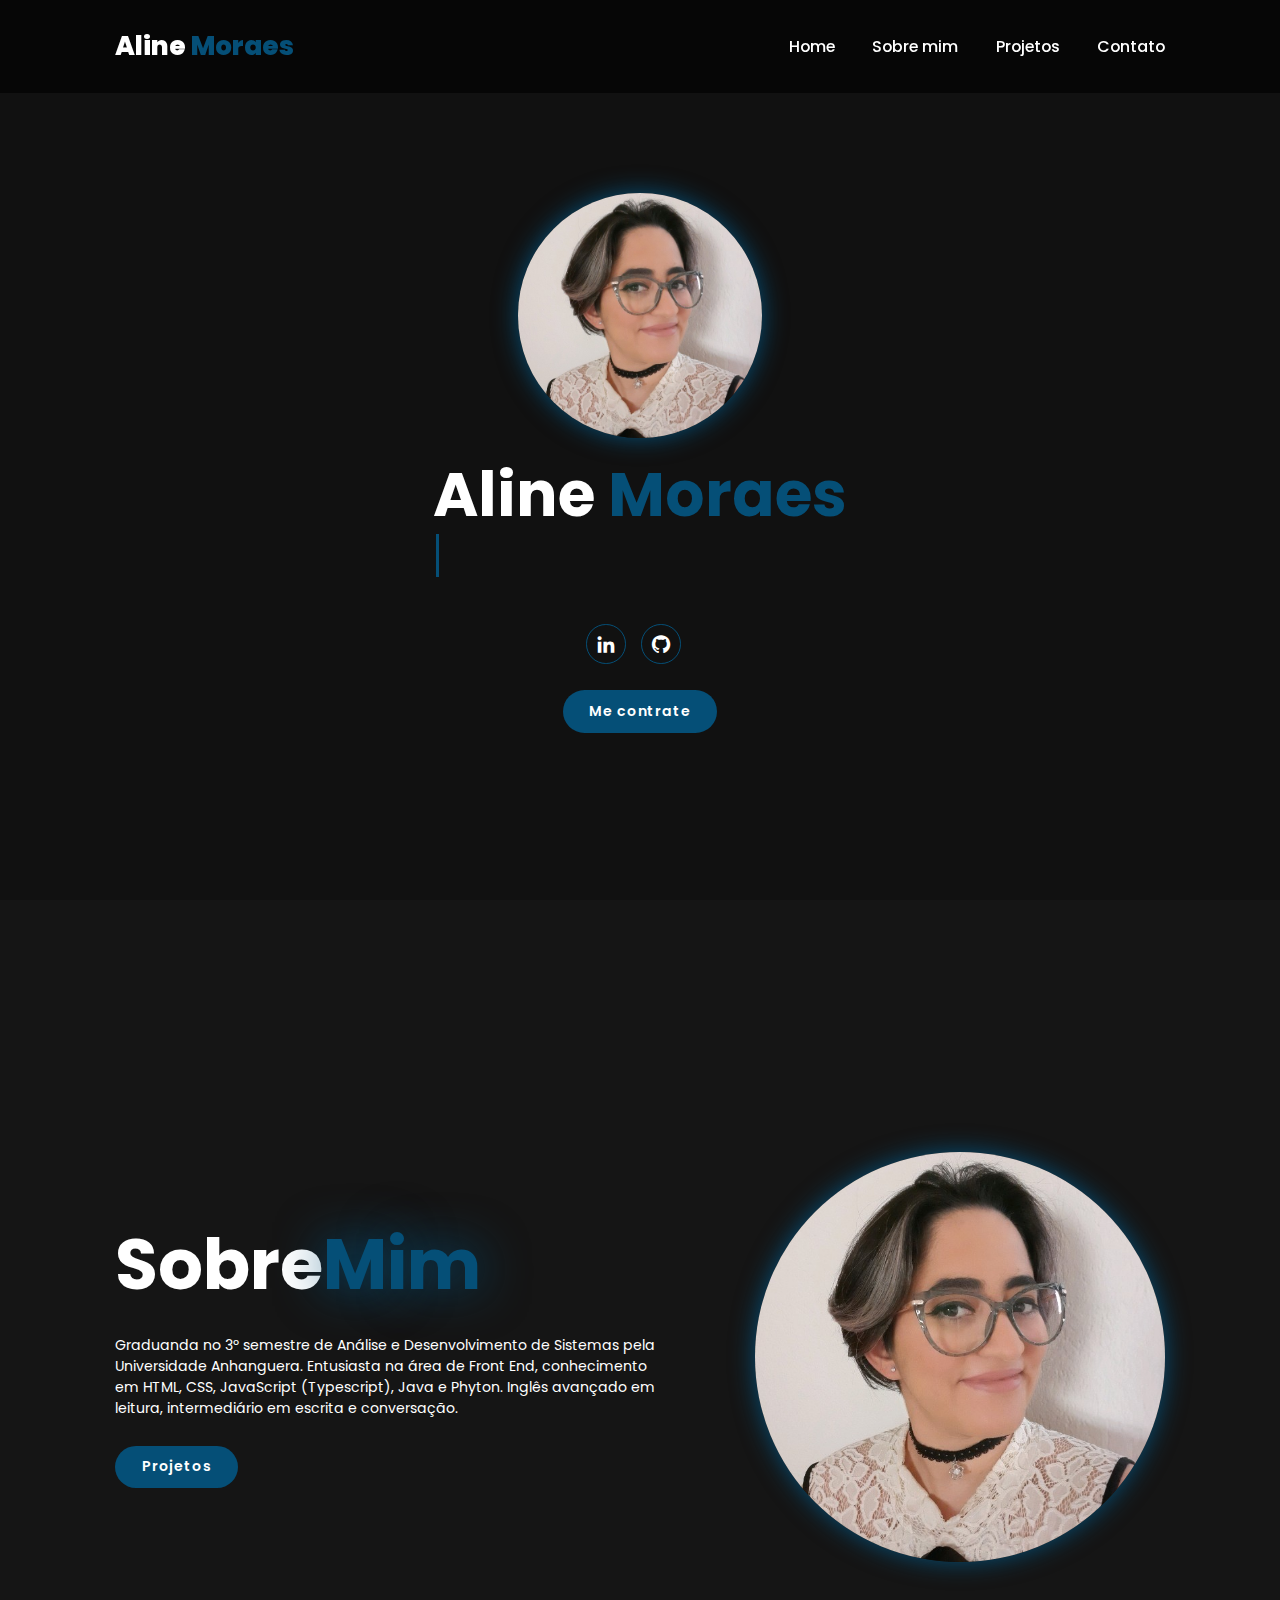
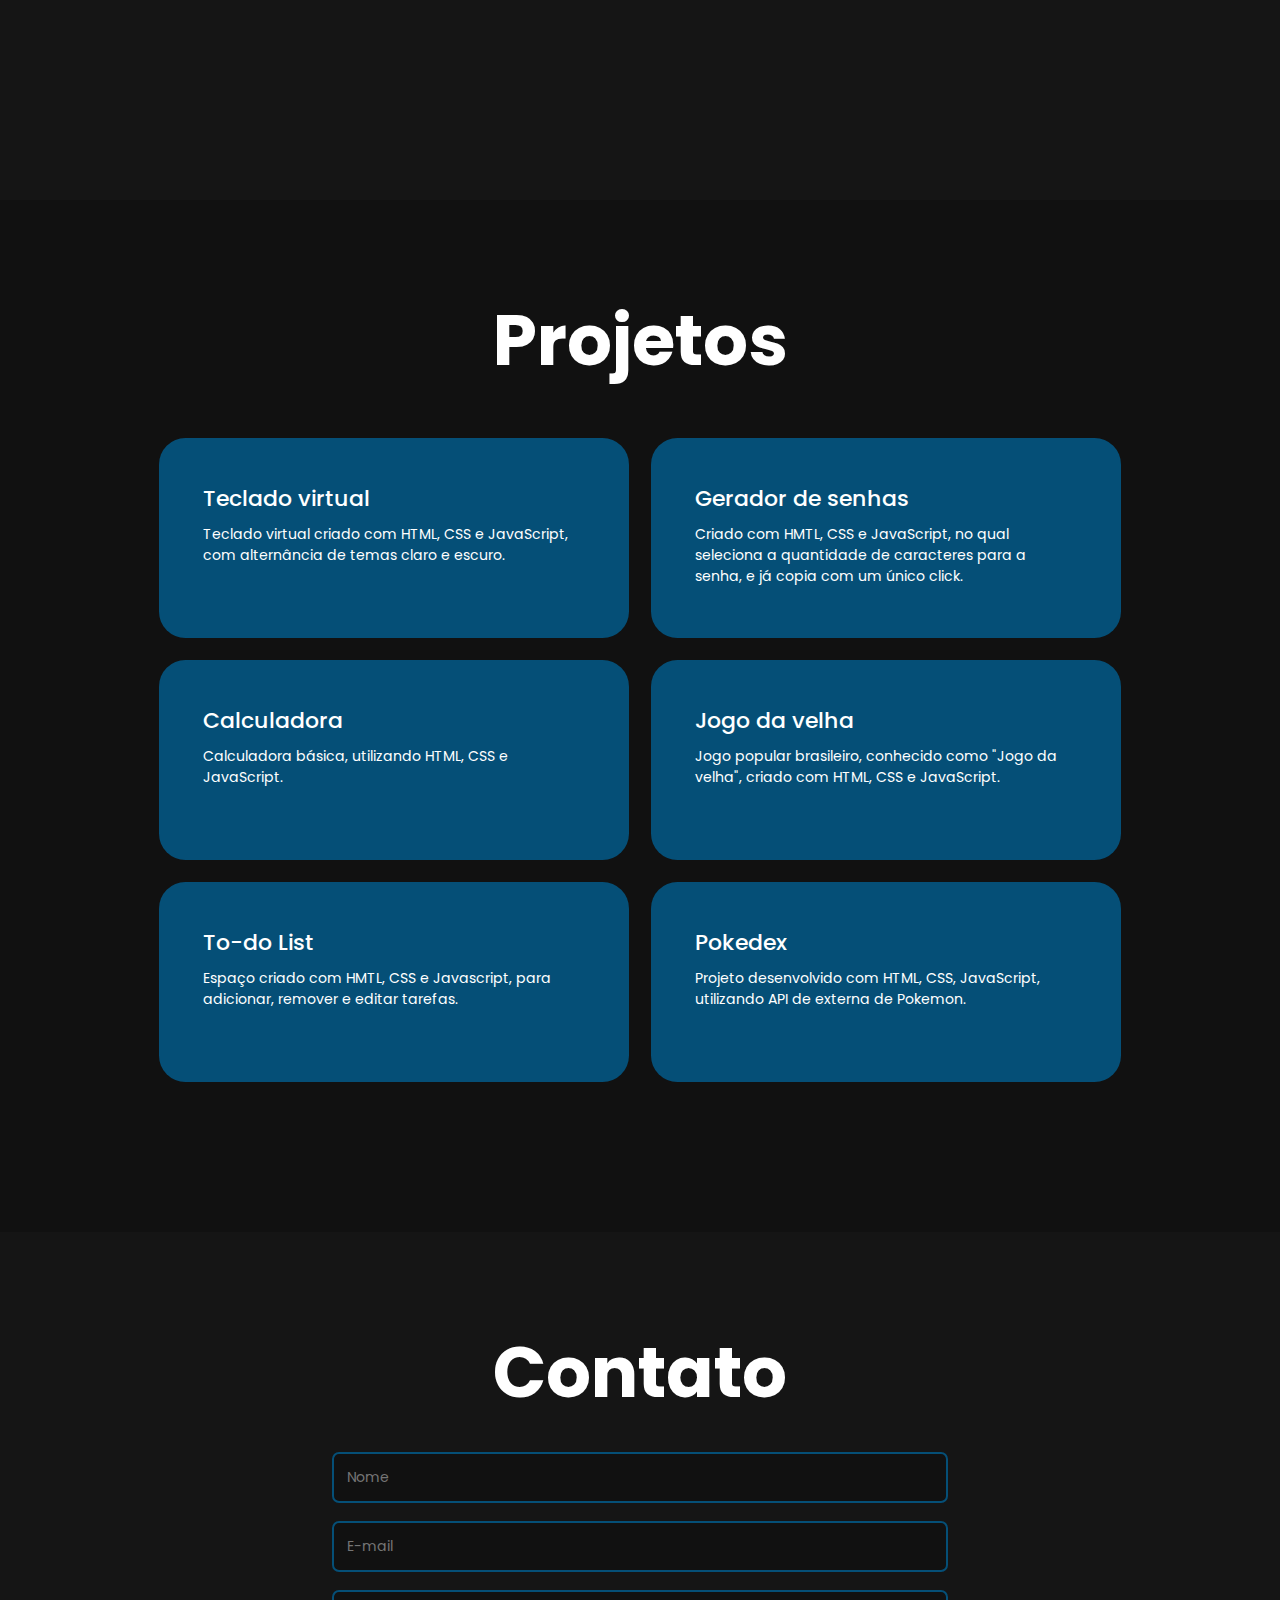
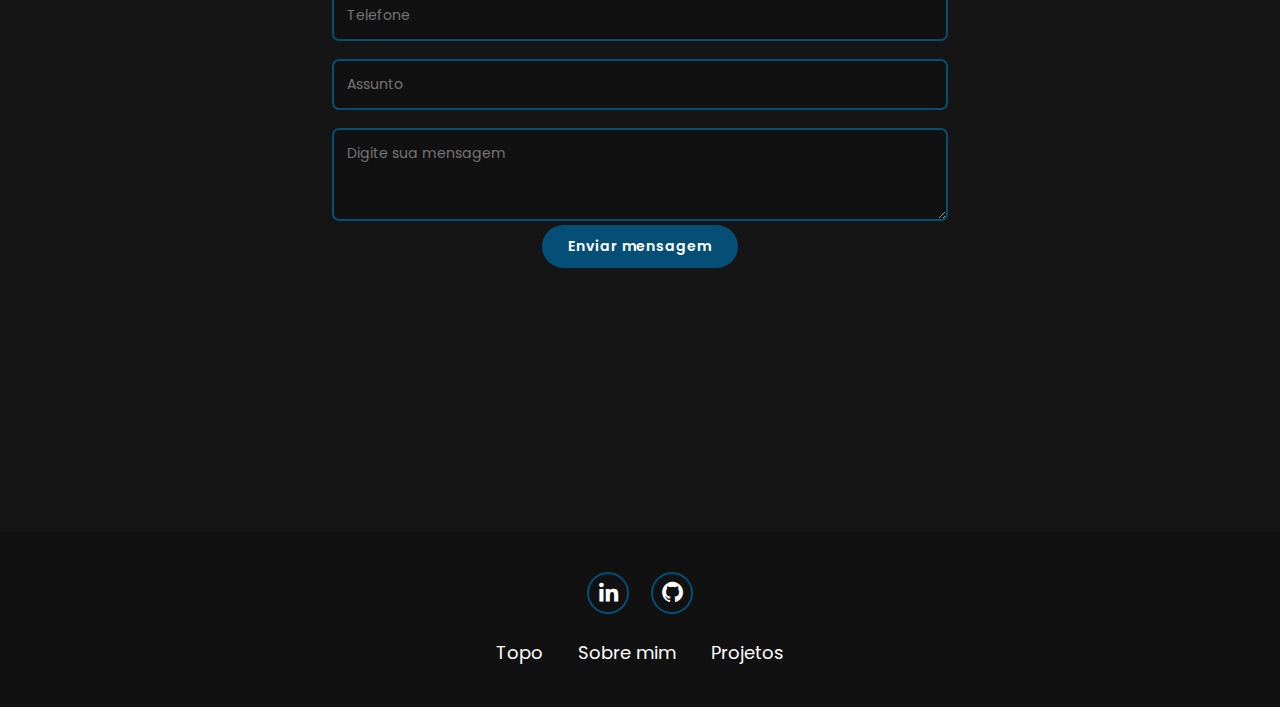
==== commit ae855ec4: "Add files via upload" ====
--- a/index.html
+++ b/index.html
@@ -119,9 +119,11 @@
 
     <section class="contato" id="contato">
         <h2 class="heading">Contato</h2>
-        <form action="https://formsubmit.co/alinetmm.html@gmail.com" method="POST">
+        <form action="https://api.web3forms.com/submit" method="POST">
             <div class="input-box">
-                <input type="text" name="name" placeholder="Nome" required>
+                <input type="hidden" name="access_key" value="906f0aa1-a151-4d29-9d2c-f2e9573143c8">
+
+                <input type="text" name="name" placeholder="Nome">
                 <input type="email" name="email" placeholder="E-mail">
             </div>
             <div class="input-box">
@@ -129,7 +131,7 @@
                 <input type="text" name="subject" placeholder="Assunto">
             </div>
             <textarea name="" id="" cols="20" rows="3" name="Mensagem"  placeholder="Digite sua mensagem"></textarea>
-            <input type="submit" value="Enviar menssagem" class="btn">
+            <input type="submit" value="Enviar mensagem" class="btn">
         </form>
     </section>
 
@@ -154,5 +156,7 @@
 
 
     <script src="script.js"></script> 
+    <script src="https://web3forms.com/client/script.js" async defer></script>
+
 </body>
 </html>